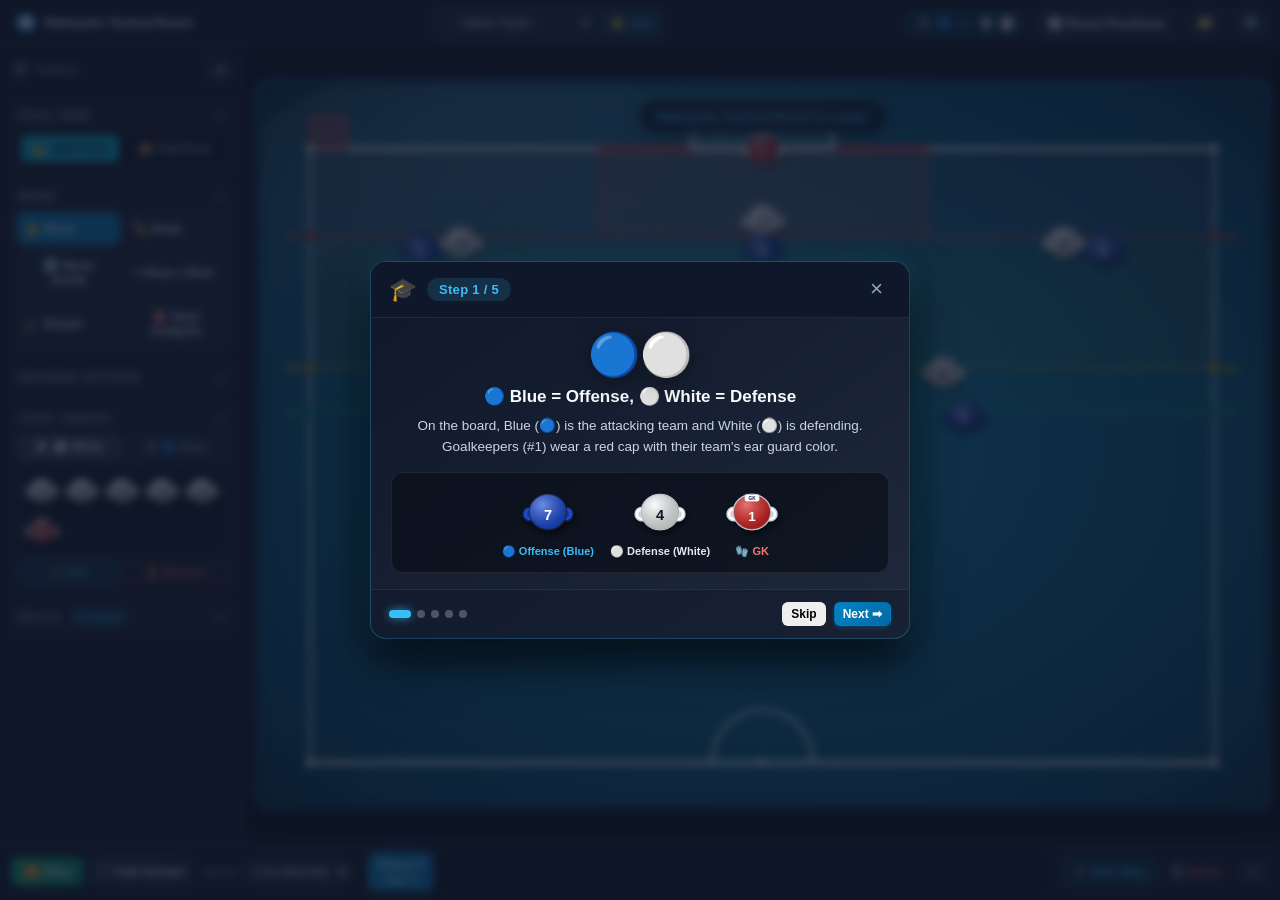
==== index.html @ 0e318da3 "Add iOS build workflow and application files" ====
<!DOCTYPE html>
<html lang="el">
<head>
  <meta charset="UTF-8">
  <meta name="viewport" content="width=device-width, initial-scale=1.0, maximum-scale=1.0, user-scalable=no, viewport-fit=cover">
  <title>Waterpolo Tactical Board</title>
  <link rel="stylesheet" href="style.css">
  <link rel="manifest" href="manifest.json">
  <meta name="theme-color" content="#090d16">
  <meta name="mobile-web-app-capable" content="yes">
  <meta name="apple-mobile-web-app-capable" content="yes">
  <meta name="apple-mobile-web-app-status-bar-style" content="black-translucent">
  <meta name="apple-mobile-web-app-title" content="Waterpolo Tactical Board">
  <link rel="apple-touch-icon" sizes="192x192" href="icon-192.png">
  <link rel="apple-touch-icon" sizes="512x512" href="icon-512.png">
</head>
<body>
  <div class="app-container">
    <!-- Header / Top Bar -->
    <header class="top-bar">
      <!-- Left Branding -->
      <div class="top-bar-left">
        <div class="logo-area" id="aboutTrigger" role="button" tabindex="0" title="Ρυθμίσεις & Πληροφορίες" data-i18n-title="btn_settings">
          <div class="logo-icon">
            <img src="icon-192.png" alt="Logo" class="logo-img" />
          </div>
          <div class="logo-title-group">
            <h1 data-i18n="app_title">Πινακάκι Τακτικής Πόλο</h1>
            <span class="sub-logo" data-i18n="app_subtitle">Waterpolo Tactical Board</span>
          </div>
        </div>
      </div>

      <!-- Quick Preset & Custom Tactics -->
      <div class="presets-bar">
        <label data-i18n="preset_label">Έτοιμα Συστήματα:</label>
        <select id="presetSelect">
          <option value="" data-i18n="preset_select_default">-- Επιλέξτε Τακτική --</option>
          <optgroup id="customTacticsGroup" label="⭐ Οι Τακτικές μου (Custom)" data-i18n-label="group_custom" style="display: none;">
          </optgroup>
          <optgroup label="Επίθεση" data-i18n-label="group_attack">
            <option value="attack-6on5-33" data-i18n="tactic_6on5_33">Παίκτης Παραπάνω (6on5 - 3:3)</option>
            <option value="attack-6on5-42" data-i18n="tactic_6on5_42">Παίκτης Παραπάνω (6on5 - 4:2)</option>
            <option value="attack-even-set" data-i18n="tactic_even_set">Ίσα (Επίθεση με Φουνταριστό)</option>
          </optgroup>
          <optgroup label="Άμυνα" data-i18n-label="group_defense">
            <option value="defense-zone-m" data-i18n="tactic_zone_m">Ζώνη M-Drop</option>
            <option value="defense-press" data-i18n="tactic_press">Πιεστική Άμυνα (Pressing)</option>
            <option value="defense-mandown" data-i18n="tactic_mandown">Παίκτης Λιγότερο (Άμυνα 5)</option>
          </optgroup>
          <optgroup label="Αντεπίθεση" data-i18n-label="group_counter">
            <option value="counter-1on0" data-i18n="tactic_counter_1on0">Αντεπίθεση (1-on-0)</option>
            <option value="counter-2on1" data-i18n="tactic_counter_2on1">Αντεπίθεση (2-on-1)</option>
            <option value="counter-3on2" data-i18n="tactic_counter_3on2">Αντεπίθεση (3-on-2)</option>
            <option value="counter-4on3" data-i18n="tactic_counter_4on3">Αντεπίθεση (4-on-3)</option>
            <option value="counter-5on4" data-i18n="tactic_counter_5on4">Αντεπίθεση (5-on-4)</option>
            <option value="counter-6on5" data-i18n="tactic_counter_6on5">Αντεπίθεση (6-on-5)</option>
          </optgroup>
        </select>
        <button id="addCustomPresetBtn" class="btn-preset-action" title="Αποθήκευση της τρέχουσας τακτικής στη λίστα (Dropdown)" data-i18n-title="tooltip_add_custom_preset">
          ⭐ <span data-i18n="btn_add_to_list">Προσθήκη</span>
        </button>
        <button id="deleteCustomPresetBtn" class="btn-preset-action btn-preset-del hidden" title="Διαγραφή επιλεγμένης custom τακτικής από τη λίστα" data-i18n-title="tooltip_delete_custom_preset">
          🗑️
        </button>
      </div>

      <!-- Top Actions -->
      <div class="top-actions">
        <!-- Quick Teams Pill -->
        <button id="quickTeamsBtn" class="btn btn-outline btn-quick-teams" title="Ομάδες & Χρώματα Σκουφακιών" data-i18n-title="settings_teams_title">
          <span id="topBarTeamsPill">⚔️ 🔵 vs 🛡️ ⚪</span>
        </button>

        <button id="resetPositionsBtn" class="btn btn-outline" data-i18n="btn_reset" data-i18n-title="tooltip_reset_positions" title="Επαναφορά Παικτών στις Αρχικές Θέσεις">
          🔄 Αρχικές Θέσεις
        </button>

        <!-- Tactic File Management Button (Opens Modal) -->
        <button id="fileMenuBtn" class="btn btn-outline btn-icon-only" title="Αρχείο / Τακτικές" data-i18n-title="btn_file_menu" aria-label="Αρχείο">
          📁<span id="cloudStatusBadge" class="cloud-status-dot" title="Cloud Sync"></span>
        </button>

        <button id="settingsBtn" class="btn btn-outline btn-icon-only" title="Settings / Ρυθμίσεις" data-i18n-title="btn_settings" aria-label="Settings">
          ⚙️
        </button>
      </div>
    </header>

    <!-- Main Workspace -->
    <div class="main-content">
      
      <!-- Left Toolbar: Tools, Drawing, Views -->
      <aside class="sidebar-left" id="sidebarLeft">
        <!-- Sidebar Header -->
        <div class="sidebar-header-bar">
          <div class="sidebar-title-badge">
            <span class="badge-icon">🛠️</span>
            <span data-i18n="sidebar_tools_title">Εργαλεία</span>
          </div>
          <button id="closeSidebarBtn" class="btn-sidebar-close" title="Απόκρυψη Μενού" data-i18n-title="sidebar_close" aria-label="Close Sidebar">
            <span class="close-arrow">◀</span>
          </button>
        </div>

        <!-- View Toggle -->
        <div class="tool-section collapsible" id="secView">
          <div class="tool-section-header" role="button" tabindex="0">
            <h3 data-i18n="sec_view">Όψη Γηπέδου</h3>
            <span class="section-arrow">▼</span>
          </div>
          <div class="tool-section-body">
            <div class="btn-group-toggle">
              <button id="viewHalfBtn" class="btn-toggle active" data-view="half" data-i18n="view_half">
                <span class="icon">📐</span> Μισό Γήπεδο
              </button>
              <button id="viewFullBtn" class="btn-toggle" data-view="full" data-i18n="view_full">
                <span class="icon">🏟️</span> Ολόκληρο
              </button>
            </div>
          </div>
        </div>

        <!-- Mode Selection: Move Players vs Draw -->
        <div class="tool-section collapsible" id="secMode">
          <div class="tool-section-header" role="button" tabindex="0">
            <h3 data-i18n="sec_mode">Λειτουργία</h3>
            <span class="section-arrow">▼</span>
          </div>
          <div class="tool-section-body">
            <div class="mode-buttons">
              <button id="modeSelectBtn" class="mode-btn active" data-mode="select" data-i18n="mode_select">
                <span class="icon">✋</span> Μετακίνηση
              </button>
              <button id="modeDrawBtn" class="mode-btn" data-mode="draw" data-i18n="mode_draw">
                <span class="icon">✏️</span> Σχεδίαση
              </button>
              <button id="modeArrowBtn" class="mode-btn" data-mode="arrow" data-i18n="mode_arrow">
                <span class="icon">↗️</span> Κίνηση
              </button>
              <button id="modePassBtn" class="mode-btn" data-mode="pass" data-i18n="mode_pass">
                <span class="icon">⇢</span> Πάσα
              </button>
              <button id="modeEraserBtn" class="mode-btn" data-mode="eraser" data-i18n="mode_eraser">
                <span class="icon">🧹</span> Σβήστρα
              </button>
              <button id="modeAngleBtn" class="mode-btn" data-mode="angle" data-i18n="mode_angle">
                <span class="icon">🎯</span> Ανάλυση Σουτ
              </button>
            </div>
          </div>
        </div>

        <!-- Drawing Options -->
        <div class="tool-section collapsible drawing-options-panel collapsed" id="drawingOptions">
          <div class="tool-section-header" role="button" tabindex="0">
            <h3 data-i18n="sec_drawing">Επιλογές Σχεδίασης</h3>
            <span class="section-arrow">▼</span>
          </div>
          <div class="tool-section-body">
            <div class="color-palette">
              <button class="color-swatch active" style="background: #ffffff;" data-color="#ffffff" title="White"></button>
              <button class="color-swatch" style="background: #ffe600;" data-color="#ffe600" title="Yellow"></button>
              <button class="color-swatch" style="background: #ff3333;" data-color="#ff3333" title="Red"></button>
              <button class="color-swatch" style="background: #00e5ff;" data-color="#00e5ff" title="Cyan"></button>
              <button class="color-swatch" style="background: #000000;" data-color="#000000" title="Black"></button>
              <button class="color-swatch" style="background: #39ff14;" data-color="#39ff14" title="Neon Green"></button>
            </div>

            <div class="stroke-size-wrapper">
              <label><span data-i18n="label_stroke">Πάχος:</span> <span id="strokeSizeVal">4px</span></label>
              <input type="range" id="strokeSize" min="2" max="12" value="4">
            </div>

            <div class="draw-actions">
              <button id="undoDrawBtn" class="btn btn-sm btn-outline" data-i18n="btn_undo">↩️ Αναίρεση</button>
              <button id="clearDrawBtn" class="btn btn-sm btn-danger" data-i18n="btn_clear_draw">🗑️ Καθαρισμός Σχεδίων</button>
            </div>
          </div>
        </div>

        <!-- Roster Tray: Cap Management -->
        <div class="tool-section collapsible roster-section" id="secRoster">
          <div class="tool-section-header" role="button" tabindex="0">
            <h3 data-i18n="sec_roster">Σκουφάκια / Πάγκος</h3>
            <span class="section-arrow">▼</span>
          </div>
          <div class="tool-section-body">
            <div class="roster-tabs">
              <button id="tabTeamWhite" class="roster-tab active" data-i18n="tab_white">⚪ Λευκά</button>
              <button id="tabTeamBlue" class="roster-tab" data-i18n="tab_blue">🔵 Μπλε</button>
            </div>

            <div class="caps-tray" id="capsTray">
              <!-- Populated dynamically: reserve caps that are off the pool -->
            </div>
            <div class="caps-tray-actions">
              <button id="addCapBtn" class="btn btn-xs btn-outline-primary" data-i18n="btn_add_cap" title="Είσοδος επιλεγμένου σκουφιού στην πισίνα" data-i18n-title="tooltip_add_cap">➕ Add</button>
              <button id="removeCapBtn" class="btn btn-xs btn-outline-danger" data-i18n="btn_remove_cap" title="Έξοδος επιλεγμένου σκουφιού στον πάγκο" data-i18n-title="tooltip_remove_cap">🚪 Remove</button>
            </div>
          </div>
        </div>

        <!-- Balls Management Section -->
        <div class="tool-section collapsible balls-section collapsed" id="secBalls">
          <div class="tool-section-header" role="button" tabindex="0">
            <div class="balls-section-header-title">
              <h3 data-i18n="sec_balls">Μπάλες</h3>
              <span id="ballsCountBadge" class="balls-count-badge">1 στο νερό</span>
            </div>
            <span class="section-arrow">▼</span>
          </div>
          <div class="tool-section-body">
            <div class="balls-palette-row">
              <button class="btn-ball-toggle active" data-ball-color="yellow" title="Κίτρινη Μπάλα" data-i18n-title="ball_yellow">
                <span class="ball-swatch-emoji">🟡</span>
                <span class="ball-swatch-name" data-i18n="ball_yellow">Κίτρινη</span>
              </button>
              <button class="btn-ball-toggle" data-ball-color="orange" title="Πορτοκαλί Μπάλα" data-i18n-title="ball_orange">
                <span class="ball-swatch-emoji">🟠</span>
                <span class="ball-swatch-name" data-i18n="ball_orange">Πορτοκαλί</span>
              </button>
              <button class="btn-ball-toggle" data-ball-color="green" title="Πράσινη Μπάλα" data-i18n-title="ball_green">
                <span class="ball-swatch-emoji">🟢</span>
                <span class="ball-swatch-name" data-i18n="ball_green">Πράσινη</span>
              </button>
              <button class="btn-ball-toggle" data-ball-color="blue" title="Μπλε Μπάλα" data-i18n-title="ball_blue">
                <span class="ball-swatch-emoji">🔵</span>
                <span class="ball-swatch-name" data-i18n="ball_blue">Μπλε</span>
              </button>
              <button class="btn-ball-toggle" data-ball-color="pink" title="Ροζ Μπάλα" data-i18n-title="ball_pink">
                <span class="ball-swatch-emoji">🟣</span>
                <span class="ball-swatch-name" data-i18n="ball_pink">Ροζ</span>
              </button>
            </div>
          </div>
        </div>
      </aside>

      <!-- Center: Tactical Pool Board & Animation Timeline -->
      <main class="board-area">
        
        <!-- Floating Toggle Tab to reopen sidebar when collapsed -->
        <button id="floatingOpenSidebarBtn" class="floating-sidebar-tab" title="Εμφάνιση Μενού" data-i18n-title="sidebar_open" aria-label="Open Sidebar">
          <span class="floating-arrow">▶</span>
          <span class="floating-label" data-i18n="sidebar_tools_title">Εργαλεία</span>
        </button>

        <!-- Floating Toggle Tab to reopen bottom animation bar when collapsed -->
        <button id="floatingOpenBottomBtn" class="floating-bottom-tab" title="Εμφάνιση Μπάρας Κίνησης" data-i18n-title="bottom_bar_open" aria-label="Open Bottom Bar">
          <span class="floating-arrow">▲</span>
          <span class="floating-label" data-i18n="bottom_bar_title">Φάσεις / Κίνηση</span>
        </button>

        <!-- Interactive Pool Container -->
        <div class="pool-wrapper" id="poolWrapper">
          <div class="pool-board" id="poolBoard">
            <!-- Pool SVG Pitch (Background + lines) -->
            <svg id="poolPitchSvg" class="pool-pitch" viewBox="0 0 1000 700" preserveAspectRatio="none">
              <!-- Water defs & filters for realism -->
              <defs>
                <!-- Realistic Water Gradient (Deep Blue) -->
                <radialGradient id="waterGlow" cx="50%" cy="50%" r="70%">
                  <stop offset="0%" stop-color="#1496bb" />
                  <stop offset="45%" stop-color="#0a698c" />
                  <stop offset="85%" stop-color="#064866" />
                  <stop offset="100%" stop-color="#043247" />
                </radialGradient>

                <!-- Olympic Turquoise / Aqua Water Gradient -->
                <radialGradient id="waterGlowAqua" cx="50%" cy="50%" r="70%">
                  <stop offset="0%" stop-color="#06b6d4" />
                  <stop offset="45%" stop-color="#0891b2" />
                  <stop offset="85%" stop-color="#0e7490" />
                  <stop offset="100%" stop-color="#164e63" />
                </radialGradient>

                <!-- Pool Tile Grid Pattern -->
                <pattern id="poolTiles" width="25" height="25" patternUnits="userSpaceOnUse">
                  <path d="M 25 0 L 0 0 0 25" fill="none" stroke="rgba(255,255,255,0.04)" stroke-width="1"/>
                </pattern>

                <!-- Water Caustic shimmer overlay -->
                <radialGradient id="caustic" cx="30%" cy="20%" r="50%">
                  <stop offset="0%" stop-color="rgba(255,255,255,0.15)" />
                  <stop offset="100%" stop-color="rgba(255,255,255,0)" />
                </radialGradient>

                <!-- Cap drop shadow -->
                <filter id="capShadow" x="-20%" y="-20%" width="140%" height="140%">
                  <feDropShadow dx="2" dy="4" stdDeviation="3" flood-color="#000" flood-opacity="0.5"/>
                </filter>
                <filter id="ballShadow" x="-30%" y="-30%" width="160%" height="160%">
                  <feDropShadow dx="1" dy="3" stdDeviation="2.5" flood-color="#000" flood-opacity="0.6"/>
                </filter>
              </defs>

              <!-- Dynamic Field SVG will be rendered by JS based on View (Half vs Full) -->
              <g id="svgPitchContent"></g>
            </svg>

            <!-- Shooting Angle & Blocks SVG Overlay Layer -->
            <svg id="shootingAngleSvg" class="shooting-angle-layer" viewBox="0 0 1000 680" preserveAspectRatio="none"></svg>

            <!-- Drawing Canvas Layer -->
            <canvas id="drawingCanvas" class="drawing-layer"></canvas>

            <!-- Dynamic Tokens Layer (Players & Ball) -->
            <div id="tokensLayer" class="tokens-layer"></div>

            <!-- Floating Shooting Analysis HUD Widget -->
            <div id="shootingAnalysisHud" class="shooting-analysis-hud hidden">
              <div class="angle-hud-header">
                <div class="angle-hud-title">
                  <span class="angle-hud-badge">🎯</span>
                  <span data-i18n="angle_hud_title">Ανάλυση Σουτ & Μπλοκ</span>
                </div>
                <button type="button" id="closeAngleHudBtn" class="angle-hud-close" title="Κλείσιμο" data-i18n-title="bottom_bar_close">&times;</button>
              </div>
              <div class="angle-hud-stats">
                <div class="angle-stat-item">
                  <span class="angle-stat-label" data-i18n="angle_shooter">Σουτέρ:</span>
                  <strong id="angleShooterName" class="angle-stat-val angle-val-shooter">#7 Μπλε</strong>
                </div>
                <div class="angle-stat-item">
                  <span class="angle-stat-label" data-i18n="angle_blocker">Μπλοκ:</span>
                  <strong id="angleBlockerName" class="angle-stat-val angle-val-covered">#4 Λευκό</strong>
                </div>
                <div class="angle-stat-item">
                  <span class="angle-stat-label" data-i18n="angle_dist">Απόσταση:</span>
                  <strong id="angleDistanceVal" class="angle-stat-val">6.4m</strong>
                </div>
                <div class="angle-stat-item">
                  <span class="angle-stat-label" data-i18n="angle_open">Ελεύθερη:</span>
                  <strong id="angleOpenVal" class="angle-stat-val angle-val-open">65%</strong>
                </div>
              </div>
              <div id="angleRuleBadge" class="angle-rule-badge">
                ✅ Επιτρέπεται Άμεσο Σουτ (>6μ)
              </div>
            </div>

            <!-- Toast / Notification overlay -->
            <div id="boardToast" class="board-toast"></div>

            <!-- Floating Exit Full Screen button (shown in Full Screen Mode) -->
            <button id="exitFullscreenOverlayBtn" class="btn-exit-fullscreen-floating hidden" title="Έξοδος από Πλήρη Οθόνη (Esc)" data-i18n-title="btn_exit_fullscreen">
              <span>🗗</span> <span data-i18n="btn_exit_fullscreen">Έξοδος Full Screen</span>
            </button>
          </div>
        </div>

      </main>

    </div>

    <!-- Bottom: Animation Timeline & Controls (Full screen width) -->
    <section class="animation-bar">
      <div class="anim-playback-controls">
        <button id="playBtn" class="btn-anim" title="Αναπαραγωγή" data-i18n-title="play_btn">
          <span id="playIcon">▶️</span> <span id="playText">Play</span>
        </button>
        <button id="fullscreenBtn" class="btn-anim-sm btn-fullscreen-toggle" title="Πλήρης Οθόνη (Full Screen)" data-i18n-title="btn_fullscreen">
          <span id="fullscreenIcon">⛶</span> <span id="fullscreenText" data-i18n="btn_fullscreen">Full Screen</span>
        </button>
        
        <div class="anim-speed">
          <label data-i18n="label_speed">Ταχύτητα:</label>
          <select id="animSpeedSelect">
            <option value="0.5" data-i18n="speed_slow">0.5x (Αργό)</option>
            <option value="1" selected data-i18n="speed_normal">1.0x (Κανονικό)</option>
            <option value="1.5" data-i18n="speed_fast">1.5x (Γρήγορο)</option>
            <option value="2">2.0x</option>
          </select>
        </div>
      </div>

      <!-- Frames Timeline (Scrollable for unlimited phases) -->
      <div class="timeline-container" id="timelineContainer">
        <div class="timeline-frames" id="timelineFrames">
          <!-- Frame items will be rendered here -->
        </div>
      </div>

      <!-- Frame Actions (Always fixed & visible, never pushed off-screen!) -->
      <div class="frame-actions">
        <button id="addFrameBtn" class="btn-add-frame" data-i18n="btn_add_frame">
          ➕ Νέα Φάση
        </button>
        <button id="deleteFrameBtn" class="btn btn-xs btn-outline-danger" data-i18n="btn_delete">
          🗑️ Διαγραφή
        </button>
        <button id="closeBottomBarBtn" class="btn btn-xs btn-outline btn-bottom-close" title="Απόκρυψη Μπάρας Κίνησης" data-i18n-title="bottom_bar_close" aria-label="Close Bottom Bar">
          <span class="close-arrow">▼</span>
        </button>
      </div>
    </section>
  </div>

  <!-- File & Tactics Management Modal -->
  <div id="fileModal" class="modal-overlay hidden" role="dialog" aria-modal="true">
    <div class="modal-card file-modal-card">
      <div class="modal-header">
        <div class="modal-header-title">
          <span class="modal-emoji">📁</span>
          <h2 data-i18n="file_modal_title">Διαχείριση Τακτικής</h2>
        </div>
        <button id="closeFileModalBtn" class="modal-close-btn" aria-label="Close">&times;</button>
      </div>
      <div class="modal-body file-modal-body">
        <!-- Cloud Backup & Sync Section -->
        <div class="cloud-sync-card" id="cloudSyncCard">
          <div class="cloud-sync-guest" id="cloudSyncGuest">
            <div class="cloud-sync-info">
              <span class="cloud-icon">☁️</span>
              <div class="cloud-text">
                <strong data-i18n="cloud_backup_title">Cloud Backup & Συγχρονισμός</strong>
                <small data-i18n="cloud_backup_sub">Συνδεθείτε για αυτόματο backup των τακτικών σας</small>
              </div>
            </div>
            <div class="cloud-auth-form">
              <input type="email" id="cloudEmailInput" class="cloud-input" placeholder="Email (π.χ. coach@waterpolo.gr)" data-i18n-placeholder="cloud_email_placeholder" autocomplete="email" />
              <input type="password" id="cloudPasswordInput" class="cloud-input" placeholder="Κωδικός (τουλάχιστον 6 χαρακτήρες)" data-i18n-placeholder="cloud_password_placeholder" autocomplete="current-password" />
              <div class="cloud-form-actions">
                <button type="button" id="cloudSignInBtn" class="btn-cloud-primary">
                  🔑 <span data-i18n="btn_login">Σύνδεση</span>
                </button>
                <button type="button" id="cloudSignUpBtn" class="btn-cloud-secondary">
                  ✨ <span data-i18n="btn_signup">Εγγραφή</span>
                </button>
              </div>
              <button type="button" id="cloudForgotPassBtn" class="btn-cloud-forgot">
                <span data-i18n="btn_forgot_password">Ξεχάσατε τον κωδικό;</span>
              </button>
            </div>
          </div>
          <div class="cloud-sync-user hidden" id="cloudSyncUser">
            <div class="cloud-user-details">
              <div class="cloud-user-icon">👤</div>
              <div class="cloud-user-text">
                <strong id="cloudUserName">Προπονητής</strong>
                <small id="cloudUserEmail" class="cloud-user-email"></small>
                <div class="cloud-status-row">
                  <span class="cloud-badge">🟢 <span data-i18n="cloud_active">Cloud Ενεργό</span></span>
                  <span id="cloudSyncStatusText" class="cloud-sync-status-text" data-i18n="cloud_all_synced">Όλες οι τακτικές συγχρονίστηκαν</span>
                </div>
              </div>
            </div>
            <div class="cloud-user-actions">
              <button id="cloudManualSyncBtn" class="btn-sync-action" type="button" title="Συγχρονισμός τώρα" data-i18n-title="btn_sync_now">
                🔄 <span data-i18n="btn_sync_now">Συγχρονισμός</span>
              </button>
              <button id="googleSignOutBtn" class="btn-signout-action" type="button" title="Αποσύνδεση" data-i18n-title="btn_signout">
                <span data-i18n="btn_signout">Έξοδος</span>
              </button>
            </div>
          </div>
        </div>

        <div class="modal-section-divider"></div>

        <button id="saveTacticBtn" class="modal-action-card">
          <span class="modal-action-icon">💾</span>
          <div class="modal-action-info">
            <strong data-i18n="btn_save">Αποθήκευση Τακτικής</strong>
            <small data-i18n="sub_save_tactic">Αποθήκευση στη συσκευή (.json)</small>
          </div>
        </button>
        <button id="loadTacticBtn" class="modal-action-card">
          <span class="modal-action-icon">📂</span>
          <div class="modal-action-info">
            <strong data-i18n="btn_load">Φόρτωση Τακτικής</strong>
            <small data-i18n="sub_load_tactic">Άνοιγμα αρχείου τακτικής</small>
          </div>
        </button>
        <button id="shareTacticBtn" class="modal-action-card modal-action-card-highlight">
          <span class="modal-action-icon">📤</span>
          <div class="modal-action-info">
            <strong data-i18n="btn_share">Κοινοποίηση Τακτικής</strong>
            <small data-i18n="sub_share_tactic">Αποστολή σε Viber, WhatsApp, Gmail κ.α.</small>
          </div>
        </button>
      </div>
    </div>
  </div>

  <!-- Settings & About Modal -->
  <div id="settingsModal" class="modal-overlay hidden" role="dialog" aria-modal="true">
    <div class="modal-card settings-modal-card">
      <div class="modal-header">
        <div class="modal-header-title">
          <span class="modal-emoji">⚙️</span>
          <h2 data-i18n="settings_title">Ρυθμίσεις & Πληροφορίες</h2>
        </div>
        <button id="closeSettingsModalBtn" class="modal-close-btn" aria-label="Close">&times;</button>
      </div>
      <div class="modal-body settings-modal-body">
        
        <!-- SECTION 0: Language Selection -->
        <div class="settings-section">
          <div class="settings-section-title">
            <span data-i18n="settings_tab_lang">🌐 Γλώσσα Εφαρμογής</span>
          </div>
          <div class="settings-row">
            <div class="settings-row-label">
              <span data-i18n="settings_lang_label">Επιλογή Γλώσσας</span>
              <span class="settings-row-desc" data-i18n="settings_lang_desc">Γλώσσα προβολής για το μενού και τις ρυθμίσεις</span>
            </div>
            <div class="lang-selector-wrapper">
              <span class="lang-icon">🌐</span>
              <select id="langSelect" class="lang-select">
                <option value="en">🇬🇧 English</option>
                <option value="el">🇬🇷 Ελληνικά</option>
                <option value="hu">🇭🇺 Magyar</option>
                <option value="sr">🇷🇸 Srpski</option>
                <option value="me">🇲🇪 Crnogorski</option>
                <option value="de">🇩🇪 Deutsch</option>
                <option value="tr">🇹🇷 Türkçe</option>
                <option value="zh">🇨🇳 中文</option>
              </select>
            </div>
          </div>
        </div>

        <!-- SECTION: Teams & Cap Colors (Επίθεση & Άμυνα) -->
        <div class="settings-section">
          <div class="settings-section-title">
            <span data-i18n="settings_teams_title">🤽 Ομάδες & Χρώματα Σκουφακιών</span>
          </div>
          
          <!-- Attack Team Row -->
          <div class="settings-row">
            <div class="settings-row-label">
              <span data-i18n="settings_team_attack_label">⚔️ Ομάδα Επίθεσης</span>
              <span class="settings-row-desc" data-i18n="settings_team_attack_desc">Χρώμα σκουφακιού για τους επιθετικούς & σουτέρ</span>
            </div>
            <div class="team-color-picker-group">
              <div id="attackCapPreview" class="team-cap-mini-preview" title="Επίθεση"></div>
              <div class="team-color-swatches" id="attackColorSwatches">
                <button type="button" class="team-color-swatch swatch-white" data-color="white" title="Άσπρο" data-i18n-title="color_white"></button>
                <button type="button" class="team-color-swatch swatch-blue active" data-color="blue" title="Μπλε" data-i18n-title="color_blue"></button>
                <button type="button" class="team-color-swatch swatch-green" data-color="green" title="Πράσινο" data-i18n-title="color_green"></button>
                <button type="button" class="team-color-swatch swatch-red" data-color="red" title="Κόκκινο" data-i18n-title="color_red"></button>
                <button type="button" class="team-color-swatch swatch-yellow" data-color="yellow" title="Κίτρινο" data-i18n-title="color_yellow"></button>
                <button type="button" class="team-color-swatch swatch-black" data-color="black" title="Μαύρο" data-i18n-title="color_black"></button>
              </div>
            </div>
          </div>

          <!-- Defense Team Row -->
          <div class="settings-row">
            <div class="settings-row-label">
              <span data-i18n="settings_team_defense_label">🛡️ Ομάδα Άμυνας</span>
              <span class="settings-row-desc" data-i18n="settings_team_defense_desc">Χρώμα σκουφακιού για τους αμυντικούς & μπλοκ</span>
            </div>
            <div class="team-color-picker-group">
              <div id="defenseCapPreview" class="team-cap-mini-preview" title="Άμυνα"></div>
              <div class="team-color-swatches" id="defenseColorSwatches">
                <button type="button" class="team-color-swatch swatch-white active" data-color="white" title="Άσπρο" data-i18n-title="color_white"></button>
                <button type="button" class="team-color-swatch swatch-blue" data-color="blue" title="Μπλε" data-i18n-title="color_blue"></button>
                <button type="button" class="team-color-swatch swatch-green" data-color="green" title="Πράσινο" data-i18n-title="color_green"></button>
                <button type="button" class="team-color-swatch swatch-red" data-color="red" title="Κόκκινο" data-i18n-title="color_red"></button>
                <button type="button" class="team-color-swatch swatch-yellow" data-color="yellow" title="Κίτρινο" data-i18n-title="color_yellow"></button>
                <button type="button" class="team-color-swatch swatch-black" data-color="black" title="Μαύρο" data-i18n-title="color_black"></button>
              </div>
            </div>
          </div>

          <!-- Swap Roles Button -->
          <div class="settings-row">
            <div class="settings-row-label">
              <span data-i18n="settings_swap_teams_label">🔄 Αντιστροφή Ρόλων</span>
              <span class="settings-row-desc" data-i18n="settings_swap_teams_desc">Εναλλαγή επίθεσης και άμυνας με ένα πάτημα</span>
            </div>
            <button type="button" id="swapTeamsBtn" class="btn btn-outline btn-sm">
              <span>🔄</span> <span data-i18n="btn_swap_teams">Αντιστροφή</span>
            </button>
          </div>
        </div>

        <!-- SECTION 1: Theme & Display -->
        <div class="settings-section">
          <div class="settings-section-title">
            <span data-i18n="settings_tab_theme">🎨 Εμφάνιση & Θέμα</span>
          </div>
          
          <!-- Theme Dark / Light -->
          <div class="settings-row">
            <div class="settings-row-label">
              <span data-i18n="settings_theme_label">Λειτουργία Εμφάνισης</span>
              <span class="settings-row-desc" data-i18n="settings_theme_desc">Σκούρο (γήπεδο/νύχτα) ή Ανοιχτό (ήλιος)</span>
            </div>
            <div class="segmented-control">
              <button type="button" id="themeDarkBtn" class="segmented-btn active" data-theme="dark" data-i18n="settings_theme_dark">🌙 Σκούρο</button>
              <button type="button" id="themeLightBtn" class="segmented-btn" data-theme="light" data-i18n="settings_theme_light">☀️ Ανοιχτό</button>
            </div>
          </div>

          <!-- Cap & Ball Size -->
          <div class="settings-row">
            <div class="settings-row-label">
              <span data-i18n="settings_cap_size_label">Μέγεθος Παικτών</span>
              <span class="settings-row-desc" data-i18n="settings_cap_size_desc">Προσαρμογή μεγέθους για οθόνες αφής</span>
            </div>
            <div class="segmented-control">
              <button type="button" id="capSizeNormalBtn" class="segmented-btn active" data-size="normal" data-i18n="settings_size_normal">Κανονικό</button>
              <button type="button" id="capSizeLargeBtn" class="segmented-btn" data-size="large" data-i18n="settings_size_large">Μεγάλο (+20%)</button>
            </div>
          </div>

          <!-- Water Tint -->
          <div class="settings-row">
            <div class="settings-row-label">
              <span data-i18n="settings_water_label">Απόχρωση Νερού</span>
              <span class="settings-row-desc" data-i18n="settings_water_desc">Επιλογή χρώματος πισίνας</span>
            </div>
            <div class="segmented-control">
              <button type="button" id="waterDeepBtn" class="segmented-btn active" data-water="deep" data-i18n="settings_water_deep">🌊 Βαθύ Μπλε</button>
              <button type="button" id="waterAquaBtn" class="segmented-btn" data-water="aqua" data-i18n="settings_water_aqua">💎 Τυρκουάζ</button>
            </div>
          </div>
        </div>

        <!-- SECTION 2: Pitch Markings & Rules -->
        <div class="settings-section">
          <div class="settings-section-title">
            <span data-i18n="settings_tab_pitch">📐 Σημάνσεις & Κανονισμοί</span>
          </div>

          <!-- 2m Offside Area Toggle -->
          <div class="settings-row">
            <div class="settings-row-label">
              <span data-i18n="settings_show_2m_box">2m Offside Area (Goal Area)</span>
              <span class="settings-row-desc" data-i18n="settings_2m_box_desc">Ορθογώνια περιοχή οφσάιντ 2 μέτρων</span>
            </div>
            <label class="switch">
              <input type="checkbox" id="toggle2mBox" checked>
              <span class="switch-slider"></span>
            </label>
          </div>

          <!-- 5m & 6m Lines Toggle -->
          <div class="settings-row">
            <div class="settings-row-label">
              <span data-i18n="settings_show_5m6m">Γραμμές 5μ & 6μ (Πέναλτι/Σουτ)</span>
              <span class="settings-row-desc" data-i18n="settings_5m6m_desc">Κίτρινη (5μ) & Πράσινη (6μ) γραμμή</span>
            </div>
            <label class="switch">
              <input type="checkbox" id="toggle5m6m" checked>
              <span class="switch-slider"></span>
            </label>
          </div>
        </div>

        <!-- SECTION 3: Audio & Haptics -->
        <div class="settings-section">
          <div class="settings-section-title">
            <span data-i18n="settings_tab_audio">🔔 Ήχοι & Ανάδραση</span>
          </div>

          <!-- Whistle Sound -->
          <div class="settings-row">
            <div class="settings-row-label">
              <span data-i18n="settings_whistle">Σφυρίχτρα Διαιτητή στο Play</span>
              <span class="settings-row-desc" data-i18n="settings_whistle_desc">Ήχος σφυρίχτρας κατά την έναρξη της φάσης</span>
            </div>
            <label class="switch">
              <input type="checkbox" id="toggleWhistle" checked>
              <span class="switch-slider"></span>
            </label>
          </div>

          <!-- Haptics -->
          <div class="settings-row">
            <div class="settings-row-label">
              <span data-i18n="settings_haptics">Δόνηση Αφής (Touch Screens)</span>
              <span class="settings-row-desc" data-i18n="settings_haptics_desc">Ελαφριά δόνηση σε κινητά & tablets</span>
            </div>
            <label class="switch">
              <input type="checkbox" id="toggleHaptics" checked>
              <span class="switch-slider"></span>
            </label>
          </div>
        </div>

        <!-- SECTION 4: Interactive Guide & Tutorial -->
        <div class="settings-section">
          <div class="settings-section-title">
            <span data-i18n="settings_tab_help">🎓 Βοήθεια & Οδηγός</span>
          </div>
          <div class="settings-row">
            <div class="settings-row-label">
              <span data-i18n="settings_tutorial_label">Οδηγός Χρήσης (Tutorial)</span>
              <span class="settings-row-desc" data-i18n="settings_tutorial_desc">Επανάληψη του διαδραστικού οδηγού 5 βημάτων</span>
            </div>
            <button type="button" id="replayTutorialBtn" class="btn btn-primary btn-sm">
              <span class="btn-icon">🎓</span> <span data-i18n="btn_replay_tutorial">Προβολή Οδηγού</span>
            </button>
          </div>
        </div>

        <!-- SECTION 5: About & Creator -->
        <div class="settings-section">
          <div class="settings-section-title">
            <span data-i18n="settings_tab_about">ℹ️ Σχετικά με την Εφαρμογή</span>
          </div>
          <div class="about-hero">
            <div class="about-app-title">Waterpolo Tactical Board</div>
            <div class="about-version-chip">
              <span class="chip-label" data-i18n="about_version_label">Έκδοση</span>: <strong>v1.0.2 (Release)</strong>
            </div>
          </div>
          <div class="about-contact-card" style="margin-top: 10px;">
            <div class="contact-avatar">✉️</div>
            <div class="contact-info">
              <span class="contact-title" data-i18n="about_contact_label">Επικοινωνία & Υποστήριξη</span>
              <a href="mailto:georgekoutoufas@outlook.com" class="contact-email">georgekoutoufas@outlook.com</a>
            </div>
          </div>
          <p class="about-desc-text" data-i18n="about_desc" style="margin-top: 8px;">
            Επαγγελματικό τακτικό πινακάκι υδατοσφαίρισης για προπονητές και παίκτες. Σχεδιασμός συστημάτων, κινούμενες φάσεις, αποθήκευση τακτικών και λειτουργία σε Windows, Android, macOS και iOS.
          </p>
          <div class="about-tech-list" style="margin-top: 8px;">
            <div class="tech-item">📱 <strong>Android APK:</strong> WaterPoloBoard-v1.0.2.apk</div>
            <div class="tech-item">💻 <strong>Windows App:</strong> WaterPoloBoard-v1.0.2.exe</div>
            <div class="tech-item">🍎 <strong>macOS & iOS:</strong> WaterPoloBoard-v1.0.2 (.app / .ipa)</div>
          </div>
        </div>

      </div>
      <div class="modal-footer">
        <button id="okSettingsModalBtn" class="btn btn-primary" style="min-width: 110px;">OK</button>
      </div>
    </div>
  </div>

  <!-- Interactive Onboarding & Tutorial Modal -->
  <div id="tutorialModal" class="modal-overlay hidden" role="dialog" aria-modal="true">
    <div class="modal-card tutorial-modal-card">
      <div class="modal-header tutorial-card-header">
        <div class="modal-header-title">
          <span class="modal-emoji">🎓</span>
          <span class="tutorial-step-indicator" id="tutorialStepIndicator">Βήμα 1 / 5</span>
        </div>
        <button id="closeTutorialBtn" class="modal-close-btn" aria-label="Close">&times;</button>
      </div>

      <div class="tutorial-card-body">
        <div class="tutorial-hero-icon" id="tutorialHeroIcon">🤽‍♂️</div>
        <h3 class="tutorial-step-title" id="tutorialStepTitle"></h3>
        <p class="tutorial-step-desc" id="tutorialStepDesc"></p>
        <div class="tutorial-visual-card" id="tutorialVisualCard"></div>
      </div>

      <div class="tutorial-card-footer">
        <div class="tutorial-dots" id="tutorialDots">
          <span class="tutorial-dot active"></span>
          <span class="tutorial-dot"></span>
          <span class="tutorial-dot"></span>
          <span class="tutorial-dot"></span>
          <span class="tutorial-dot"></span>
        </div>
        <div class="tutorial-actions">
          <button type="button" id="tutorialPrevBtn" class="btn btn-secondary btn-sm" style="display: none;">⬅ Προηγούμενο</button>
          <button type="button" id="tutorialSkipBtn" class="btn btn-ghost btn-sm">Παράλειψη</button>
          <button type="button" id="tutorialNextBtn" class="btn btn-primary btn-sm">Επόμενο ➡</button>
        </div>
      </div>
    </div>
  </div>

  <!-- iOS Home Screen App Install Guide Modal (Auto-shown on iPhone/iPad Safari when not yet installed) -->
  <div id="iosInstallModal" class="modal-overlay hidden" role="dialog" aria-modal="true">
    <div class="modal-card">
      <div class="modal-header">
        <div class="modal-header-title">
          <span class="modal-emoji">📲</span>
          <h2 data-i18n="ios_modal_title">Εγκατάσταση σε iPhone / iPad</h2>
        </div>
        <button id="closeIosModalBtn" class="modal-close-btn" aria-label="Close">&times;</button>
      </div>
      <div class="modal-body">
        <p class="about-desc-text" data-i18n="ios_modal_subtitle" style="color: #e2e8f0; font-size: 0.9rem;">
          Για να εγκαταστήσετε το <strong>Πινακάκι Τακτικής Πόλο</strong> ως αυτόνομη εφαρμογή σε Πλήρη Οθόνη (και Offline) στη συσκευή σας Apple:
        </p>
        <div class="about-tech-list" style="gap: 10px; font-size: 0.85rem; color: #f8fafc;">
          <div class="tech-item" data-i18n="ios_step1">1️⃣ Πατήστε το κουμπί <strong>Κοινοποίηση (Share ⬆️)</strong> στη μπάρα του Safari.</div>
          <div class="tech-item" data-i18n="ios_step2">2️⃣ Σύρετε προς τα κάτω και πατήστε <strong>«Προσθήκη στην Οθόνη Αφετηρίας» (Add to Home Screen ➕)</strong>.</div>
          <div class="tech-item" data-i18n="ios_step3">3️⃣ Πατήστε <strong>«Προσθήκη» (Add)</strong> πάνω δεξιά και ανοίξτε την εφαρμογή από το νέο εικονίδιο στην οθόνη σας!</div>
        </div>
      </div>
      <div class="modal-footer">
        <button id="okIosModalBtn" class="btn btn-primary" style="min-width: 130px;" data-i18n="ios_btn_ok">Κατάλαβα</button>
      </div>
    </div>
  </div>

  <!-- Portrait Orientation Blocker (Displays when phone is held vertically) -->
  <div id="portraitBlocker" class="portrait-blocker" role="alert" aria-live="assertive">
    <div class="portrait-blocker-content">
      <div class="rotate-phone-icon">
        <svg viewBox="0 0 80 80" width="68" height="68" fill="none" stroke="currentColor">
          <rect x="22" y="10" width="36" height="60" rx="7" stroke="#06b6d4" stroke-width="3" fill="rgba(6, 182, 212, 0.12)" />
          <circle cx="40" cy="62" r="3" fill="#06b6d4" />
          <path d="M57 20 C66 26, 70 38, 62 53" stroke="#f59e0b" stroke-width="3" stroke-linecap="round" stroke-dasharray="4,4" />
          <polyline points="55,54 63,55 63,47" stroke="#f59e0b" stroke-width="3" stroke-linecap="round" stroke-linejoin="round" />
        </svg>
      </div>
      <h2 data-i18n="rotate_title">Γυρίστε τη συσκευή οριζόντια</h2>
      <p class="rotate-subtitle" data-i18n="rotate_desc">Το Τακτικό Πινακάκι λειτουργεί αποκλειστικά σε οριζόντια προβολή (Landscape).</p>
      <div class="rotate-ios-tip">
        <span class="tip-badge" data-i18n="rotate_tip_badge">💡 Συμβουλή:</span>
        <span data-i18n="rotate_hint">Αν δεν γυρίζει αυτόματα, βεβαιωθείτε ότι είναι ενεργοποιημένη η <strong>Αυτόματη Περιστροφή</strong> από τον πίνακα γρήγορων ρυθμίσεων της συσκευής σας.</span>
      </div>
    </div>
  </div>

  <!-- Hidden File Input for loading tactics (.json files) -->
  <input type="file" id="tacticFileInput" accept=".json,application/json" style="display: none;">

  <!-- Firebase SDK (Offline Local Bundle) -->
  <script src="firebase-app.js"></script>
  <script src="firebase-auth.js"></script>
  <script src="firebase-firestore.js"></script>
  <script src="firebase-sync.js"></script>

  <!-- Translations & App Scripts -->
  <script src="translations.js"></script>
  <script src="app.js"></script>
  <script>
    if ('serviceWorker' in navigator && location.protocol.startsWith('http')) {
      window.addEventListener('load', () => {
        navigator.serviceWorker.register('./sw.js').catch(err => console.log('SW registration:', err));
      });
    }
  </script>
</body>
</html>
---- style.css ----
/* ==========================================================================
   Tactical Water Polo Board - Stylesheet
   ========================================================================== */

:root {
  --bg-dark: #0f172a;
  --bg-card: #1e293b;
  --bg-hover: #334155;
  --border-color: #334155;
  --accent-cyan: #06b6d4;
  --accent-blue: #2563eb;
  --accent-gold: #f59e0b;
  --accent-red: #ef4444;
  --accent-green: #10b981;
  --text-main: #f8fafc;
  --text-muted: #94a3b8;
  --pool-border: #ffffff;
  --pool-red-line: #ef4444;
  --pool-yellow-line: #eab308;
  --pool-white-line: #ffffff;
}

body.light-theme, [data-theme="light"] {
  --bg-dark: #f8fafc;
  --bg-card: #ffffff;
  --bg-hover: #f1f5f9;
  --border-color: #cbd5e1;
  --accent-cyan: #0284c7;
  --accent-blue: #0284c7;
  --text-main: #0f172a;
  --text-muted: #64748b;
  --pool-border: #ffffff;
}

* {
  box-sizing: border-box;
  margin: 0;
  padding: 0;
  user-select: none;
  -webkit-user-select: none;
}

body {
  font-family: -apple-system, BlinkMacSystemFont, "Segoe UI", Roboto, "Helvetica Neue", Arial, sans-serif;
  background-color: var(--bg-dark);
  color: var(--text-main);
  height: 100vh;
  height: 100dvh;
  overflow: hidden;
  display: flex;
  flex-direction: column;
  padding-left: env(safe-area-inset-left, 0px);
  padding-right: env(safe-area-inset-right, 0px);
  padding-bottom: env(safe-area-inset-bottom, 0px);
}

/* Container */
.app-container {
  display: flex;
  flex-direction: column;
  height: 100%;
  width: 100%;
}

/* ==========================================================================
   Top Header Bar
   ========================================================================== */
.top-bar {
  display: flex;
  align-items: center;
  justify-content: space-between;
  background: #111827;
  padding: 6px 14px 6px 6px;
  border-bottom: 1px solid var(--border-color);
  gap: 8px;
  z-index: 20;
}

.top-bar-left {
  display: flex;
  align-items: center;
  gap: 6px;
  flex-shrink: 0;
}

/* Sidebar Toggle Button (in Top Bar) */
.btn-toggle-sidebar {
  display: inline-flex;
  align-items: center;
  justify-content: center;
  background: rgba(255, 255, 255, 0.05);
  border: 1px solid var(--border-color);
  color: var(--text-main);
  border-radius: 8px;
  width: 34px;
  height: 34px;
  min-width: 34px;
  cursor: pointer;
  transition: all 0.18s ease;
  font-size: 1.15rem;
  line-height: 1;
  padding: 0;
  flex-shrink: 0;
}

.btn-toggle-sidebar:hover {
  background: rgba(2, 132, 199, 0.2);
  border-color: #38bdf8;
  color: #38bdf8;
}

.btn-toggle-sidebar.active {
  background: rgba(2, 132, 199, 0.25);
  border-color: #0284c7;
  color: #38bdf8;
}

.logo-area {
  display: flex;
  align-items: center;
  gap: 6px;
  cursor: pointer;
  user-select: none;
  padding: 2px 4px;
  border-radius: 6px;
  transition: background 0.15s ease;
  flex-shrink: 0;
}

.logo-area:hover {
  background: rgba(255, 255, 255, 0.04);
}

.logo-icon {
  display: flex;
  align-items: center;
  justify-content: center;
  line-height: 1;
}

.logo-img {
  width: 24px;
  height: 24px;
  border-radius: 6px;
  object-fit: contain;
  display: block;
}

.logo-title-group {
  display: flex;
  flex-direction: column;
}

.logo-area h1 {
  font-size: 0.80rem;
  font-weight: 700;
  color: #ffffff;
  letter-spacing: -0.2px;
  line-height: 1.15;
  margin: 0;
  white-space: nowrap;
}

.sub-logo {
  font-size: 0.58rem;
  color: var(--accent-cyan);
  font-weight: 500;
  letter-spacing: 0.2px;
  line-height: 1.1;
  white-space: nowrap;
}

/* Presets Bar */
.presets-bar {
  display: flex;
  align-items: center;
  gap: 6px;
  background: rgba(255, 255, 255, 0.04);
  padding: 3px 8px;
  border-radius: 8px;
  border: 1px solid rgba(255, 255, 255, 0.08);
  flex-shrink: 0;
}

.presets-bar label {
  font-size: 0.75rem;
  color: var(--text-muted);
  font-weight: 500;
  white-space: nowrap;
}

.presets-bar select, .anim-speed select {
  background: #1e293b;
  color: #fff;
  border: 1px solid var(--border-color);
  padding: 4px 6px;
  border-radius: 6px;
  font-size: 0.76rem;
  outline: none;
  cursor: pointer;
  max-width: 155px;
}

.presets-bar select:focus {
  border-color: var(--accent-cyan);
}

.btn-preset-action {
  background: rgba(14, 165, 233, 0.14);
  border: 1px solid rgba(56, 189, 248, 0.4);
  color: #38bdf8;
  padding: 4px 8px;
  border-radius: 6px;
  font-size: 0.74rem;
  font-weight: 600;
  cursor: pointer;
  display: inline-flex;
  align-items: center;
  gap: 4px;
  white-space: nowrap;
  transition: all 0.15s ease;
}

.btn-preset-action:hover {
  background: rgba(14, 165, 233, 0.25);
  border-color: #38bdf8;
  color: #ffffff;
}

.btn-preset-del {
  background: rgba(239, 68, 68, 0.14);
  border-color: rgba(239, 68, 68, 0.4);
  color: #f87171;
  padding: 4px 6px;
}

.btn-preset-del:hover {
  background: rgba(239, 68, 68, 0.28);
  border-color: #ef4444;
  color: #ffffff;
}

.hidden {
  display: none !important;
}

/* Top Buttons */
.top-actions {
  display: flex;
  align-items: center;
  gap: 8px;
  position: relative;
}

/* File Actions Dropdown Menu */
.dropdown {
  position: relative;
  display: inline-flex;
}

.dropdown-menu {
  position: absolute;
  top: calc(100% + 6px);
  right: 0;
  min-width: 175px;
  background: #111827;
  border: 1px solid #374151;
  border-radius: 8px;
  box-shadow: 0 10px 25px rgba(0, 0, 0, 0.5), 0 0 0 1px rgba(255, 255, 255, 0.05);
  padding: 6px;
  z-index: 10000;
  display: flex;
  flex-direction: column;
  gap: 3px;
  backdrop-filter: blur(8px);
}

.dropdown-menu.hidden {
  display: none !important;
}

.dropdown-item {
  display: flex;
  align-items: center;
  gap: 10px;
  width: 100%;
  padding: 8px 12px;
  background: transparent;
  color: #f3f4f6;
  border: none;
  border-radius: 6px;
  font-size: 0.85rem;
  font-weight: 500;
  text-align: left;
  cursor: pointer;
  transition: all 0.15s ease;
  white-space: nowrap;
  box-sizing: border-box;
}

.dropdown-item:hover,
.dropdown-item:focus {
  background: rgba(14, 165, 233, 0.2);
  color: #38bdf8;
  outline: none;
}

.dropdown-item-icon {
  font-size: 1.05rem;
  width: 20px;
  display: inline-flex;
  justify-content: center;
  align-items: center;
}

body.light-theme .dropdown-menu {
  background: #ffffff;
  border-color: #e2e8f0;
  box-shadow: 0 10px 25px rgba(0, 0, 0, 0.15);
}

body.light-theme .dropdown-item {
  color: #1e293b;
}

body.light-theme .dropdown-item:hover,
body.light-theme .dropdown-item:focus {
  background: rgba(2, 132, 199, 0.12);
  color: #0284c7;
}

/* Language Selector */
.lang-selector-wrapper {
  display: flex;
  align-items: center;
  gap: 5px;
  background: rgba(255, 255, 255, 0.06);
  border: 1px solid var(--border-color);
  border-radius: 6px;
  padding: 3px 8px;
  transition: border-color 0.15s ease;
}

.lang-selector-wrapper:hover {
  border-color: var(--accent-cyan);
}

.lang-icon {
  font-size: 0.95rem;
}

.lang-select {
  background: transparent;
  color: #ffffff;
  border: none;
  font-size: 0.8rem;
  font-weight: 600;
  outline: none;
  cursor: pointer;
}

.lang-select option {
  background: #111827;
  color: #ffffff;
}

.btn {
  display: inline-flex;
  align-items: center;
  justify-content: center;
  gap: 6px;
  padding: 6px 12px;
  border-radius: 6px;
  font-size: 0.82rem;
  font-weight: 600;
  border: 1px solid transparent;
  cursor: pointer;
  transition: all 0.15s ease;
}

.btn-icon-only {
  font-size: 1.15rem;
  padding: 4px 9px;
  min-width: 36px;
  justify-content: center;
  line-height: 1;
}

.btn-primary {
  background: linear-gradient(135deg, #0284c7, #0369a1);
  color: #ffffff;
  box-shadow: 0 2px 4px rgba(2, 132, 199, 0.3);
}
.btn-primary:hover {
  background: linear-gradient(135deg, #0369a1, #075985);
}

.btn-secondary {
  background: var(--accent-cyan);
  color: #0f172a;
}
.btn-secondary:hover {
  background: #22d3ee;
}

.btn-outline {
  background: rgba(255, 255, 255, 0.05);
  border-color: var(--border-color);
  color: var(--text-main);
}
.btn-outline:hover {
  background: rgba(255, 255, 255, 0.12);
  border-color: #64748b;
}

.btn-outline-primary {
  background: rgba(2, 132, 199, 0.12);
  border: 1px solid rgba(56, 189, 248, 0.5);
  color: #38bdf8;
}
.btn-outline-primary:hover {
  background: rgba(2, 132, 199, 0.28);
  border-color: #38bdf8;
  color: #ffffff;
}

.btn-danger {
  background: rgba(239, 68, 68, 0.18);
  border-color: rgba(239, 68, 68, 0.4);
  color: #fca5a5;
}
.btn-danger:hover {
  background: rgba(239, 68, 68, 0.3);
}

.btn-outline-danger {
  background: transparent;
  border: 1px solid rgba(239, 68, 68, 0.5);
  color: #f87171;
}
.btn-outline-danger:hover {
  background: rgba(239, 68, 68, 0.15);
}

.btn-sm {
  padding: 4px 8px;
  font-size: 0.75rem;
}

.btn-xs {
  padding: 3px 6px;
  font-size: 0.72rem;
}

/* ==========================================================================
   Main Layout: Sidebar + Board
   ========================================================================== */
.main-content {
  display: flex;
  flex: 1;
  min-height: 0;
  overflow: hidden;
  position: relative;
}

/* Left Sidebar */
.sidebar-left {
  width: 245px;
  min-width: 245px;
  background: #111827;
  border-right: 1px solid var(--border-color);
  display: flex;
  flex-direction: column;
  gap: 7px;
  padding: 8px;
  overflow-y: auto;
  overflow-x: hidden;
  box-sizing: border-box;
  scrollbar-width: thin;
  scrollbar-color: rgba(255, 255, 255, 0.12) transparent;
  z-index: 10;
  transition: width 0.22s cubic-bezier(0.4, 0, 0.2, 1),
              min-width 0.22s cubic-bezier(0.4, 0, 0.2, 1),
              padding 0.22s ease,
              opacity 0.18s ease,
              border-color 0.22s ease;
}

/* Collapsed Sidebar State */
body.sidebar-collapsed .sidebar-left {
  width: 0 !important;
  min-width: 0 !important;
  max-width: 0 !important;
  padding-left: 0 !important;
  padding-right: 0 !important;
  border-right-width: 0 !important;
  border-right-color: transparent !important;
  opacity: 0 !important;
  pointer-events: none !important;
  visibility: hidden !important;
  overflow: hidden !important;
}

/* Sidebar Top Header with Close Button */
.sidebar-header-bar {
  display: flex;
  align-items: center;
  justify-content: space-between;
  padding: 2px 4px 6px 4px;
  border-bottom: 1px solid rgba(255, 255, 255, 0.08);
  margin-bottom: 2px;
  flex-shrink: 0;
}

.sidebar-title-badge {
  display: flex;
  align-items: center;
  gap: 6px;
  font-size: 0.72rem;
  font-weight: 700;
  text-transform: uppercase;
  letter-spacing: 0.6px;
  color: var(--text-muted);
}

.sidebar-title-badge .badge-icon {
  font-size: 0.85rem;
}

.btn-sidebar-close {
  background: rgba(255, 255, 255, 0.05);
  border: 1px solid rgba(255, 255, 255, 0.15);
  color: #94a3b8;
  border-radius: 6px;
  width: 28px;
  height: 26px;
  display: inline-flex;
  align-items: center;
  justify-content: center;
  cursor: pointer;
  font-size: 0.78rem;
  font-weight: bold;
  transition: all 0.18s ease;
  padding: 0;
  line-height: 1;
}

.btn-sidebar-close:hover {
  background: rgba(2, 132, 199, 0.25);
  color: #38bdf8;
  border-color: #38bdf8;
  transform: translateX(-1px);
}

/* Floating Sidebar Re-open Tab */
.floating-sidebar-tab {
  position: absolute;
  top: 14px;
  left: 0;
  z-index: 40;
  background: #111827;
  color: #38bdf8;
  border: 1px solid rgba(56, 189, 248, 0.35);
  border-left: none;
  border-radius: 0 8px 8px 0;
  padding: 8px 12px;
  cursor: pointer;
  display: none;
  align-items: center;
  gap: 6px;
  box-shadow: 2px 4px 14px rgba(0, 0, 0, 0.5);
  transition: all 0.18s ease;
  font-size: 0.82rem;
  font-weight: 600;
  user-select: none;
}

.floating-sidebar-tab:hover {
  background: #0284c7;
  color: #ffffff;
  border-color: #38bdf8;
  transform: translateX(3px);
  box-shadow: 2px 6px 18px rgba(2, 132, 199, 0.6);
}

body.sidebar-collapsed:not(.is-fullscreen-mode) .floating-sidebar-tab {
  display: inline-flex;
}

/* Floating Bottom Bar Re-open Tab */
.floating-bottom-tab {
  position: absolute;
  bottom: 0;
  left: 50%;
  transform: translateX(-50%);
  z-index: 40;
  background: #111827;
  color: #38bdf8;
  border: 1px solid rgba(56, 189, 248, 0.35);
  border-bottom: none;
  border-radius: 8px 8px 0 0;
  padding: 6px 14px;
  cursor: pointer;
  display: none;
  align-items: center;
  gap: 6px;
  box-shadow: 0 -3px 12px rgba(0, 0, 0, 0.5);
  transition: all 0.18s ease;
  font-size: 0.8rem;
  font-weight: 600;
  user-select: none;
}

.floating-bottom-tab:hover {
  background: #0284c7;
  color: #ffffff;
  border-color: #38bdf8;
  transform: translateX(-50%) translateY(-2px);
}

body.bottom-bar-collapsed:not(.is-fullscreen-mode) .floating-bottom-tab {
  display: inline-flex;
}

/* Collapsed Bottom Bar State */
body.bottom-bar-collapsed .animation-bar {
  height: 0 !important;
  min-height: 0 !important;
  max-height: 0 !important;
  padding: 0 !important;
  margin: 0 !important;
  border: none !important;
  overflow: hidden !important;
  visibility: hidden !important;
}

.btn-bottom-close {
  padding: 4px 8px;
  margin-left: 4px;
  color: #94a3b8;
  border-color: rgba(255, 255, 255, 0.15);
}

.btn-bottom-close:hover {
  background: rgba(239, 68, 68, 0.2);
  color: #f87171;
  border-color: rgba(239, 68, 68, 0.4);
}

/* File Management Modal Card */
.file-modal-card {
  max-width: 380px;
  width: 90%;
  background: #111827;
  border: 1px solid #374151;
  border-radius: 14px;
  box-shadow: 0 20px 40px rgba(0, 0, 0, 0.7);
}

.file-modal-body {
  display: flex;
  flex-direction: column;
  gap: 10px;
  padding: 16px;
}

.modal-action-card {
  display: flex;
  align-items: center;
  gap: 14px;
  padding: 12px 16px;
  background: rgba(255, 255, 255, 0.04);
  border: 1px solid #374151;
  border-radius: 10px;
  color: #f3f4f6;
  text-align: left;
  cursor: pointer;
  transition: all 0.18s ease;
  width: 100%;
  box-sizing: border-box;
}

.modal-action-card:hover,
.modal-action-card:focus {
  background: rgba(14, 165, 233, 0.15);
  border-color: #38bdf8;
  transform: translateY(-1px);
  outline: none;
}

.modal-action-card-highlight {
  background: rgba(14, 165, 233, 0.08);
  border-color: rgba(56, 189, 248, 0.4);
}

.modal-action-card-highlight:hover {
  background: rgba(14, 165, 233, 0.22);
}

.modal-action-icon {
  font-size: 1.5rem;
  min-width: 32px;
  display: flex;
  align-items: center;
  justify-content: center;
}

.modal-action-info {
  display: flex;
  flex-direction: column;
  gap: 2px;
}

.modal-action-info strong {
  font-size: 0.92rem;
  color: #ffffff;
}

.modal-action-info small {
  font-size: 0.75rem;
  color: #94a3b8;
}

body.light-theme .file-modal-card {
  background: #ffffff;
  border-color: #e2e8f0;
}

body.light-theme .modal-action-card {
  background: #f8fafc;
  border-color: #e2e8f0;
  color: #1e293b;
}

body.light-theme .modal-action-info strong {
  color: #0f172a;
}

body.light-theme .modal-action-info small {
  color: #64748b;
}

body.light-theme .modal-action-card:hover {
  background: rgba(2, 132, 199, 0.1);
  border-color: #0284c7;
}

body.light-theme .floating-bottom-tab {
  background: #ffffff;
  color: #0284c7;
  border-color: #cbd5e1;
  box-shadow: 0 -2px 10px rgba(0, 0, 0, 0.1);
}

.sidebar-left::-webkit-scrollbar {
  width: 4px;
}
.sidebar-left::-webkit-scrollbar-thumb {
  background: rgba(255, 255, 255, 0.15);
  border-radius: 4px;
}

.tool-section {
  background: rgba(255, 255, 255, 0.03);
  border: 1px solid rgba(255, 255, 255, 0.06);
  border-radius: 8px;
  padding: 7px 9px;
  transition: all 0.18s ease;
}

.tool-section h3 {
  font-size: 0.75rem;
  text-transform: uppercase;
  color: var(--text-muted);
  font-weight: 700;
  letter-spacing: 0.5px;
  margin-bottom: 0;
}

/* Collapsible Tool Sections (Accordion with Arrow) */
.tool-section.collapsible .tool-section-header {
  display: flex;
  align-items: center;
  justify-content: space-between;
  cursor: pointer;
  user-select: none;
  padding: 2px 0;
  border-radius: 4px;
  transition: color 0.15s ease;
}

.tool-section.collapsible .tool-section-header:hover h3 {
  color: var(--accent-cyan);
}

.tool-section.collapsible .section-arrow {
  font-size: 0.62rem;
  color: #94a3b8;
  transition: transform 0.22s cubic-bezier(0.4, 0, 0.2, 1);
  display: inline-block;
  margin-left: 6px;
}

.tool-section.collapsible.collapsed .section-arrow {
  transform: rotate(-90deg);
}

.tool-section.collapsible .tool-section-body {
  margin-top: 7px;
}

.tool-section.collapsible.collapsed .tool-section-body {
  display: none !important;
}

.balls-section-header-title {
  display: flex;
  align-items: center;
  gap: 8px;
}

/* View Switcher */
.btn-group-toggle {
  display: flex;
  gap: 6px;
  background: rgba(0, 0, 0, 0.25);
  padding: 3px;
  border-radius: 7px;
}

.btn-toggle {
  flex: 1;
  background: transparent;
  border: none;
  color: var(--text-muted);
  font-size: 0.78rem;
  font-weight: 600;
  padding: 6px 4px;
  border-radius: 5px;
  cursor: pointer;
  display: flex;
  align-items: center;
  justify-content: center;
  gap: 5px;
  transition: all 0.15s ease;
}

.btn-toggle:hover {
  color: #fff;
}

.btn-toggle.active {
  background: var(--accent-cyan);
  color: #0f172a;
  box-shadow: 0 1px 3px rgba(0, 0, 0, 0.3);
}

/* Mode Buttons (Select vs Draw vs Arrows) */
.mode-buttons {
  display: grid;
  grid-template-columns: repeat(2, 1fr);
  gap: 6px;
}

.mode-btn {
  background: #1e293b;
  border: 1px solid var(--border-color);
  color: var(--text-main);
  padding: 7px 6px;
  border-radius: 6px;
  font-size: 0.78rem;
  font-weight: 600;
  cursor: pointer;
  display: flex;
  align-items: center;
  gap: 6px;
  transition: all 0.15s ease;
}

.mode-btn:hover {
  background: var(--bg-hover);
}

.mode-btn.active {
  background: #0284c7;
  border-color: #38bdf8;
  color: #ffffff;
  box-shadow: 0 0 8px rgba(56, 189, 248, 0.35);
}

.mode-btn.disabled {
  opacity: 0.42;
  cursor: not-allowed !important;
  filter: grayscale(0.7);
  background: rgba(30, 41, 59, 0.4) !important;
  border-color: rgba(255, 255, 255, 0.08) !important;
}

.mode-btn.disabled:hover {
  background: rgba(30, 41, 59, 0.4) !important;
  border-color: rgba(255, 255, 255, 0.08) !important;
}

/* Drawing Options */
.color-palette {
  display: flex;
  gap: 6px;
  margin-bottom: 10px;
}

.color-swatch {
  width: 24px;
  height: 24px;
  border-radius: 50%;
  border: 2px solid transparent;
  cursor: pointer;
  transition: transform 0.15s ease, border-color 0.15s ease;
}

.color-swatch:hover {
  transform: scale(1.15);
}

.color-swatch.active {
  border-color: #ffffff;
  transform: scale(1.2);
  box-shadow: 0 0 6px rgba(255, 255, 255, 0.6);
}

.stroke-size-wrapper {
  display: flex;
  align-items: center;
  justify-content: space-between;
  margin-bottom: 8px;
  font-size: 0.75rem;
  color: var(--text-muted);
}

.stroke-size-wrapper input[type="range"] {
  width: 110px;
  accent-color: var(--accent-cyan);
  cursor: pointer;
}

.draw-actions {
  display: flex;
  gap: 6px;
}

.draw-actions button {
  flex: 1;
}

/* Caps Tray / Bench */
.roster-tabs {
  display: flex;
  gap: 4px;
  margin-bottom: 8px;
}

.roster-tab {
  flex: 1;
  background: #1e293b;
  border: 1px solid var(--border-color);
  color: var(--text-muted);
  font-size: 0.75rem;
  font-weight: 600;
  padding: 4px 6px;
  border-radius: 5px;
  cursor: pointer;
}

.roster-tab.active {
  background: rgba(255, 255, 255, 0.12);
  color: #fff;
  border-color: #64748b;
}

.caps-tray {
  display: flex;
  flex-wrap: wrap;
  gap: 6px;
  min-height: 52px;
  max-height: 120px;
  overflow-y: auto;
  background: rgba(0, 0, 0, 0.2);
  border: 1px dashed var(--border-color);
  border-radius: 6px;
  padding: 6px;
  align-items: center;
}

.caps-tray-actions {
  display: grid;
  grid-template-columns: 1fr 1fr;
  gap: 5px;
  margin-top: 6px;
}
.caps-tray-actions .btn {
  text-align: center;
  justify-content: center;
  padding: 4px 6px;
  font-size: 0.7rem;
  white-space: nowrap;
}

/* Balls Section */
.balls-section-header {
  display: flex;
  align-items: center;
  justify-content: space-between;
  margin-bottom: 8px;
}

.balls-count-badge {
  font-size: 0.68rem;
  background: rgba(14, 165, 233, 0.16);
  color: #38bdf8;
  border: 1px solid rgba(56, 189, 248, 0.35);
  border-radius: 10px;
  padding: 1px 7px;
  font-weight: 700;
}

.balls-palette-row {
  display: grid;
  grid-template-columns: repeat(5, 1fr);
  gap: 4px;
}

.btn-ball-toggle {
  background: rgba(255, 255, 255, 0.05);
  border: 1px solid rgba(255, 255, 255, 0.1);
  border-radius: 6px;
  padding: 5px 2px;
  cursor: pointer;
  display: flex;
  flex-direction: column;
  align-items: center;
  gap: 2px;
  transition: all 0.15s ease;
}

.btn-ball-toggle:hover {
  background: rgba(255, 255, 255, 0.12);
  border-color: rgba(255, 255, 255, 0.25);
  transform: translateY(-1px);
}

.btn-ball-toggle.active {
  background: rgba(14, 165, 233, 0.2);
  border-color: #38bdf8;
  box-shadow: 0 0 8px rgba(56, 189, 248, 0.35);
}

.ball-swatch-emoji {
  font-size: 1.1rem;
  line-height: 1.1;
}

.ball-swatch-name {
  font-size: 0.62rem;
  color: var(--text-muted);
  font-weight: 600;
  white-space: nowrap;
}

.btn-ball-toggle.active .ball-swatch-name {
  color: #ffffff;
}

/* Field Legend */
.legend-list {
  list-style: none;
  display: flex;
  flex-direction: column;
  gap: 5px;
}

.legend-list li {
  display: flex;
  align-items: center;
  gap: 8px;
  font-size: 0.72rem;
  color: var(--text-muted);
}

.legend-color {
  width: 14px;
  height: 6px;
  border-radius: 2px;
  display: inline-block;
}

.legend-white { background: #ffffff; }
.legend-red { background: #ef4444; }
.legend-yellow { background: #eab308; }
.legend-box { 
  background: transparent; 
  border: 2px solid #ef4444; 
  width: 10px; 
  height: 10px; 
}

/* ==========================================================================
   Center Board Area
   ========================================================================== */
.board-area {
  flex: 1;
  min-width: 0;
  display: flex;
  flex-direction: column;
  background: #090d16;
  position: relative;
  overflow: hidden;
}

.pool-wrapper {
  flex: 1;
  position: relative;
  display: flex;
  align-items: center;
  justify-content: center;
  padding: 15px;
  overflow: hidden;
}

.pool-board {
  position: relative;
  width: 100%;
  max-width: 1100px;
  height: 100%;
  max-height: 720px;
  aspect-ratio: 10 / 7;
  border-radius: 12px;
  overflow: hidden;
  box-shadow: 0 12px 40px rgba(0, 0, 0, 0.7), 0 0 0 4px #1e293b, 0 0 0 6px #0ea5e9;
  background: #053b54;
}

/* Half Court view aspect ratio adjustment */
.pool-board.half-view {
  aspect-ratio: 10 / 6.8;
  max-width: 1050px;
}

/* Pitch SVG & Water Background */
.pool-pitch {
  position: absolute;
  top: 0;
  left: 0;
  width: 100%;
  height: 100%;
  pointer-events: none;
  z-index: 1;
}

/* Tokens Layer (Players & Ball) */
.tokens-layer {
  position: absolute;
  top: 0;
  left: 0;
  width: 100%;
  height: 100%;
  z-index: 3;
  pointer-events: none; /* Let empty space pass through */
}

/* Drawing Canvas Layer */
.drawing-layer {
  position: absolute;
  top: 0;
  left: 0;
  width: 100%;
  height: 100%;
  z-index: 2;
  cursor: crosshair;
  pointer-events: none;
}

/* When in drawing/arrow/pass/eraser mode, canvas takes precedence */
.pool-board.is-drawing-mode .drawing-layer {
  z-index: 10;
  pointer-events: auto;
}

.pool-board.is-drawing-mode .tokens-layer {
  pointer-events: none;
}

.token {
  position: absolute;
  transform: translate(-50%, -50%);
  cursor: grab;
  user-select: none;
  display: flex;
  align-items: center;
  justify-content: center;
  pointer-events: auto; /* Cap itself is clickable */
  transition: none; /* Instant 1:1 mouse tracking */
}

.token.is-animating {
  transition: left var(--anim-duration, 0.8s) cubic-bezier(0.4, 0, 0.2, 1),
              top var(--anim-duration, 0.8s) cubic-bezier(0.4, 0, 0.2, 1);
}

.token.is-dragging, .token:active {
  cursor: grabbing !important;
  z-index: 150 !important;
  transform: translate(-50%, -50%) scale(1.18) !important;
  filter: drop-shadow(0 10px 18px rgba(0, 0, 0, 0.75)) !important;
  transition: none !important;
}

.token.selected {
  outline: 2.5px solid #38bdf8;
  outline-offset: 3px;
  border-radius: 50%;
  box-shadow: 0 0 16px rgba(56, 189, 248, 0.85);
  z-index: 120 !important;
}

/* Floating Remove Button on Selected Cap in Pool */
.token-remove-btn {
  position: absolute;
  top: -10px;
  right: -10px;
  width: 20px;
  height: 20px;
  border-radius: 50%;
  background: #ef4444;
  color: #ffffff;
  border: 1.5px solid #ffffff;
  font-size: 13px;
  font-weight: 800;
  line-height: 1;
  display: flex;
  align-items: center;
  justify-content: center;
  cursor: pointer;
  box-shadow: 0 2px 6px rgba(0, 0, 0, 0.5);
  z-index: 130;
  transition: transform 0.15s ease, background 0.15s ease;
  user-select: none;
  touch-action: manipulation;
}

.token-remove-btn:hover,
.token-remove-btn:active {
  background: #dc2626;
  transform: scale(1.22);
}

.token.is-drag-out {
  opacity: 0.55;
  filter: drop-shadow(0 0 10px rgba(239, 68, 68, 0.9)) !important;
}

/* Cap Token Visual (SVG based) */
.cap-token {
  width: 44px;
  height: 44px;
}

.cap-token svg {
  width: 100%;
  height: 100%;
  display: block;
}

/* Ball Token Visual (Half size of cap tokens) */
.ball-token {
  width: 22px;
  height: 22px;
  z-index: 50;
}

.ball-token::after {
  content: '';
  position: absolute;
  top: -8px;
  left: -8px;
  right: -8px;
  bottom: -8px;
}

.ball-token svg {
  width: 100%;
  height: 100%;
  display: block;
}

/* Tray Tokens (Smaller) with Selected State */
.tray-cap-item {
  position: relative;
  width: 34px;
  height: 34px;
  cursor: pointer;
  display: inline-flex;
  align-items: center;
  justify-content: center;
  transition: transform 0.15s ease;
  user-select: none;
  border-radius: 50%;
}

.tray-cap-item:hover {
  transform: scale(1.18);
}

.tray-cap-item.selected {
  transform: scale(1.18);
}

.tray-cap-item.selected::after {
  content: '';
  position: absolute;
  top: -3px;
  left: -3px;
  right: -3px;
  bottom: -3px;
  border-radius: 50%;
  border: 2px solid #38bdf8;
  box-shadow: 0 0 10px rgba(56, 189, 248, 0.85);
  pointer-events: none;
  animation: pulse-ring 1.5s infinite;
}

.tray-cap-svg {
  width: 100%;
  height: 100%;
  display: flex;
  align-items: center;
  justify-content: center;
}

/* Toast Message */
.board-toast {
  position: absolute;
  top: 15px;
  left: 50%;
  transform: translateX(-50%) translateY(-20px);
  background: rgba(15, 23, 42, 0.9);
  color: #38bdf8;
  padding: 8px 16px;
  border-radius: 20px;
  font-size: 0.82rem;
  font-weight: 600;
  border: 1px solid rgba(56, 189, 248, 0.4);
  backdrop-filter: blur(8px);
  box-shadow: 0 4px 15px rgba(0, 0, 0, 0.4);
  opacity: 0;
  pointer-events: none;
  transition: all 0.25s ease;
  z-index: 200;
}

.board-toast.show {
  opacity: 1;
  transform: translateX(-50%) translateY(0);
}

/* ==========================================================================
   Animation Timeline Bar (Bottom)
   ========================================================================== */
.animation-bar {
  background: #111827;
  border-top: 1px solid var(--border-color);
  padding: 6px 12px;
  display: flex;
  align-items: center;
  gap: 10px;
  position: relative;
  z-index: 100;
  width: 100%;
  min-width: 0;
  flex-shrink: 0;
  overflow: hidden;
  box-sizing: border-box;
  padding-bottom: max(6px, env(safe-area-inset-bottom, 6px));
}

/* Suppress third-party host watermark banners that block bottom timeline */
[class*="tiiny"],
[id*="tiiny"],
a[href*="tiiny.host"],
iframe[src*="tiiny"],
div:has(> a[href*="tiiny.host"]),
div:has(> [class*="tiiny"]) {
  display: none !important;
  visibility: hidden !important;
  opacity: 0 !important;
  pointer-events: none !important;
  height: 0 !important;
  width: 0 !important;
  max-height: 0 !important;
}

.anim-playback-controls {
  display: flex;
  align-items: center;
  gap: 5px;
  flex-shrink: 0;
}

.btn-anim {
  background: linear-gradient(135deg, #10b981, #059669);
  border: none;
  color: #ffffff;
  padding: 6px 12px;
  border-radius: 6px;
  font-size: 0.8rem;
  font-weight: 700;
  cursor: pointer;
  display: flex;
  align-items: center;
  gap: 5px;
  box-shadow: 0 2px 6px rgba(16, 185, 129, 0.3);
  transition: all 0.15s ease;
}

.btn-anim:hover {
  background: linear-gradient(135deg, #059669, #047857);
}

.btn-anim.playing {
  background: linear-gradient(135deg, #f59e0b, #d97706);
}

.btn-anim-sm {
  background: #1e293b;
  border: 1px solid var(--border-color);
  color: #fff;
  padding: 6px 8px;
  border-radius: 6px;
  font-size: 0.8rem;
  cursor: pointer;
  transition: background 0.15s ease;
}

.btn-anim-sm:hover {
  background: var(--bg-hover);
}

.btn-anim-sm.active {
  border-color: var(--accent-cyan);
  background: rgba(6, 182, 212, 0.15);
}

.anim-speed {
  display: flex;
  align-items: center;
  gap: 4px;
  margin-left: 4px;
}

.anim-speed label {
  font-size: 0.72rem;
  color: var(--text-muted);
}

/* Timeline Container (Scrollable horizontal area for unlimited phases) */
.timeline-container {
  flex: 1 1 200px;
  min-width: 140px;
  display: flex;
  align-items: center;
  gap: 6px;
  background: rgba(0, 0, 0, 0.25);
  border-radius: 8px;
  padding: 4px 8px;
  overflow-x: auto;
  overflow-y: hidden;
  touch-action: pan-x;
  -webkit-overflow-scrolling: touch;
  scrollbar-width: thin;
  scrollbar-color: #334155 transparent;
}

.timeline-container::-webkit-scrollbar {
  height: 4px;
}

.timeline-container::-webkit-scrollbar-thumb {
  background: #334155;
  border-radius: 4px;
}

.timeline-frames {
  display: flex;
  align-items: center;
  gap: 6px;
  width: max-content;
  touch-action: pan-x;
}

.frame-node {
  flex-shrink: 0;
  min-width: 58px;
  padding: 4px 8px;
  background: #1e293b;
  border: 1px solid var(--border-color);
  border-radius: 6px;
  font-size: 0.74rem;
  font-weight: 600;
  color: var(--text-muted);
  cursor: pointer;
  display: flex;
  flex-direction: column;
  align-items: center;
  gap: 1px;
  transition: all 0.15s ease;
  touch-action: pan-x;
}

.frame-node:hover {
  background: var(--bg-hover);
  color: #fff;
}

.frame-node.active {
  background: #0284c7;
  border-color: #38bdf8;
  color: #ffffff;
  box-shadow: 0 0 8px rgba(56, 189, 248, 0.4);
}

.frame-node .frame-num {
  font-size: 0.66rem;
  opacity: 0.75;
}

.btn-add-frame {
  flex-shrink: 0;
  background: rgba(6, 182, 212, 0.12);
  border: 1px dashed var(--accent-cyan);
  color: #38bdf8;
  font-size: 0.75rem;
  font-weight: 600;
  padding: 6px 10px;
  border-radius: 6px;
  cursor: pointer;
  white-space: nowrap;
  transition: all 0.15s ease;
}

.btn-add-frame:hover {
  background: rgba(6, 182, 212, 0.24);
  border-color: #38bdf8;
  color: #ffffff;
}

.frame-actions {
  display: flex;
  align-items: center;
  gap: 6px;
  flex-shrink: 0;
}

/* ==========================================================================
   Responsive & Mobile / Tablet App Utilities
   ========================================================================== */
.pool-board, .tokens-layer, .drawing-layer, .token {
  touch-action: none;
  -webkit-tap-highlight-color: transparent;
}

@media (max-width: 1280px) {
  .top-bar {
    padding: 6px 10px;
    gap: 8px;
    overflow-x: auto;
    touch-action: pan-x;
    -webkit-overflow-scrolling: touch;
  }
  .sub-logo, .sub-sep {
    display: none;
  }
  .presets-bar label {
    display: none;
  }
}

@media (max-width: 1024px) {
  .sidebar-left {
    width: 210px;
    min-width: 210px;
    padding: 8px;
    gap: 8px;
  }
  .top-bar {
    padding: 4px 8px 4px 4px;
    gap: 6px;
  }
  .logo-area h1 {
    font-size: 0.80rem;
  }
  .btn {
    padding: 5px 8px;
    font-size: 0.75rem;
    white-space: nowrap;
  }
  .anim-speed label {
    display: none;
  }
}

/* Mobile Landscape (Android Phones in Landscape) */
@media (max-height: 540px), (max-width: 900px) {
  .top-bar {
    padding: 3px 6px 3px 4px;
    gap: 5px;
    overflow-x: auto;
    white-space: nowrap;
  }
  .logo-icon {
    font-size: 16px;
  }
  .logo-area h1 {
    font-size: 0.72rem;
  }
  .sub-logo, .presets-bar label, .anim-speed label {
    display: none;
  }
  .presets-bar {
    padding: 2px 6px;
  }
  .presets-bar select, .anim-speed select {
    padding: 3px 6px;
    font-size: 0.74rem;
  }
  .btn {
    padding: 4px 7px;
    font-size: 0.72rem;
    gap: 4px;
  }
  .btn-toggle-sidebar {
    width: 30px;
    height: 30px;
    min-width: 30px;
    font-size: 1.05rem;
  }
  .sidebar-left {
    width: 180px;
    min-width: 180px;
    padding: 6px;
    gap: 6px;
  }
  .tool-section {
    padding: 6px;
  }
  .tool-section h3 {
    font-size: 0.68rem;
    margin-bottom: 5px;
  }
  .btn-toggle, .mode-btn {
    padding: 5px 4px;
    font-size: 0.7rem;
  }
  .color-swatch {
    width: 20px;
    height: 20px;
  }
  .pool-wrapper {
    padding: 6px;
  }
  .cap-token {
    width: 36px;
    height: 36px;
  }
  .ball-token {
    width: 18px;
    height: 18px;
  }
  .animation-bar {
    padding: 4px 8px;
    gap: 6px;
    overflow: hidden;
  }
  .btn-anim {
    padding: 4px 10px;
    font-size: 0.75rem;
  }
  .btn-anim-sm {
    padding: 4px 6px;
    font-size: 0.75rem;
  }
  .frame-node {
    min-width: 56px;
    padding: 3px 6px;
    font-size: 0.68rem;
  }
}

/* ==========================================================================
   About Modal & Dialog Styling
   ========================================================================== */
.btn-icon-only {
  padding: 6px 10px;
  font-size: 0.82rem;
  display: inline-flex;
  align-items: center;
  gap: 4px;
}

.modal-overlay {
  position: fixed;
  inset: 0;
  background: rgba(15, 23, 42, 0.75);
  backdrop-filter: blur(4px);
  -webkit-backdrop-filter: blur(4px);
  display: flex;
  align-items: center;
  justify-content: center;
  z-index: 9999;
  padding: 16px;
  opacity: 1;
  transition: opacity 0.2s ease;
}

.modal-overlay.hidden {
  opacity: 0;
  pointer-events: none;
  display: none;
}

.modal-card {
  background: #1e293b;
  border: 1px solid rgba(255, 255, 255, 0.12);
  border-radius: 14px;
  width: 100%;
  max-width: 480px;
  box-shadow: 0 20px 45px rgba(0, 0, 0, 0.5), 0 0 25px rgba(14, 165, 233, 0.15);
  overflow: hidden;
  display: flex;
  flex-direction: column;
  animation: modalPopIn 0.22s cubic-bezier(0.16, 1, 0.3, 1);
}

@keyframes modalPopIn {
  0% {
    opacity: 0;
    transform: scale(0.92) translateY(8px);
  }
  100% {
    opacity: 1;
    transform: scale(1) translateY(0);
  }
}

.modal-header {
  display: flex;
  align-items: center;
  justify-content: space-between;
  padding: 14px 18px;
  background: #0f172a;
  border-bottom: 1px solid rgba(255, 255, 255, 0.08);
}

.modal-header-title {
  display: flex;
  align-items: center;
  gap: 10px;
}

.modal-emoji {
  font-size: 1.4rem;
}

.modal-header h2 {
  font-size: 1.05rem;
  font-weight: 700;
  color: #ffffff;
  margin: 0;
}

.modal-close-btn {
  background: transparent;
  border: none;
  color: #94a3b8;
  font-size: 1.4rem;
  line-height: 1;
  cursor: pointer;
  padding: 4px 8px;
  border-radius: 6px;
  transition: color 0.15s, background 0.15s;
}

.modal-close-btn:hover {
  color: #ffffff;
  background: rgba(255, 255, 255, 0.08);
}

.modal-body {
  padding: 18px;
  display: flex;
  flex-direction: column;
  gap: 14px;
  color: #cbd5e1;
}

.about-hero {
  display: flex;
  align-items: center;
  justify-content: space-between;
  flex-wrap: wrap;
  gap: 8px;
  border-bottom: 1px solid rgba(255, 255, 255, 0.06);
  padding-bottom: 10px;
}

.about-app-title {
  font-size: 1.15rem;
  font-weight: 700;
  color: #38bdf8;
}

.about-version-chip {
  background: rgba(14, 165, 233, 0.15);
  border: 1px solid rgba(14, 165, 233, 0.35);
  color: #38bdf8;
  padding: 3px 10px;
  border-radius: 12px;
  font-size: 0.78rem;
}

.about-creator-card,
.about-contact-card {
  display: flex;
  align-items: center;
  gap: 12px;
  background: rgba(255, 255, 255, 0.04);
  border: 1px solid rgba(255, 255, 255, 0.08);
  border-radius: 10px;
  padding: 10px 14px;
  transition: all 0.2s ease;
}

.about-contact-card:hover {
  background: rgba(2, 132, 199, 0.08);
  border-color: rgba(56, 189, 248, 0.3);
}

.creator-avatar,
.contact-avatar {
  font-size: 1.6rem;
  background: #0f172a;
  width: 42px;
  height: 42px;
  display: flex;
  align-items: center;
  justify-content: center;
  border-radius: 50%;
  border: 1px solid rgba(255, 255, 255, 0.1);
  flex-shrink: 0;
}

.creator-info,
.contact-info {
  display: flex;
  flex-direction: column;
  gap: 2px;
}

.creator-title,
.contact-title {
  font-size: 0.75rem;
  color: #94a3b8;
  text-transform: uppercase;
  letter-spacing: 0.5px;
  font-weight: 600;
}

.creator-name {
  font-size: 1.05rem;
  color: #ffffff;
  font-weight: 600;
}

.contact-email {
  font-size: 1.02rem;
  color: #38bdf8;
  font-weight: 600;
  text-decoration: none;
  transition: color 0.15s ease;
  word-break: break-all;
}

.contact-email:hover {
  color: #7dd3fc;
  text-decoration: underline;
}

.about-desc-text {
  font-size: 0.85rem;
  line-height: 1.5;
  color: #94a3b8;
  margin: 0;
}

.about-tech-list {
  display: flex;
  flex-direction: column;
  gap: 6px;
  background: #0f172a;
  border-radius: 8px;
  padding: 10px 14px;
  font-size: 0.78rem;
  color: #94a3b8;
  border: 1px solid rgba(255, 255, 255, 0.06);
}

.tech-item {
  display: flex;
  align-items: center;
  gap: 6px;
}

.tech-item strong {
  color: #e2e8f0;
}

.modal-footer {
  display: flex;
  justify-content: flex-end;
  padding: 12px 18px;
  background: #0f172a;
  border-top: 1px solid rgba(255, 255, 255, 0.08);
}

/* ==========================================================================
   Full Screen Presentation Mode (Play / Pool Full Screen)
   ========================================================================== */
.btn-fullscreen-toggle {
  display: inline-flex;
  align-items: center;
  gap: 5px;
  font-weight: 600;
  white-space: nowrap;
}

.btn-exit-fullscreen-floating {
  position: absolute;
  top: 14px;
  right: 16px;
  z-index: 250;
  background: rgba(15, 23, 42, 0.88);
  color: #38bdf8;
  border: 1px solid rgba(56, 189, 248, 0.55);
  border-radius: 20px;
  padding: 7px 14px;
  font-size: 0.8rem;
  font-weight: 700;
  cursor: pointer;
  display: inline-flex;
  align-items: center;
  gap: 6px;
  backdrop-filter: blur(8px);
  -webkit-backdrop-filter: blur(8px);
  box-shadow: 0 4px 16px rgba(0, 0, 0, 0.55);
  transition: all 0.15s ease;
}

.btn-exit-fullscreen-floating:hover {
  background: rgba(2, 132, 199, 0.92);
  color: #ffffff;
  border-color: #ffffff;
  transform: scale(1.03);
}

body.is-fullscreen-mode .top-bar,
body.is-fullscreen-mode .sidebar-left,
body.is-fullscreen-mode .floating-sidebar-tab {
  display: none !important;
}

body.is-fullscreen-mode .pool-wrapper {
  padding: 10px 14px !important;
  background: #060b14;
}

body.is-fullscreen-mode .cap-token {
  width: 48px;
  height: 48px;
}

body.is-fullscreen-mode .ball-token {
  width: 24px;
  height: 24px;
}

@media (max-height: 540px), (max-width: 900px) {
  .btn-fullscreen-toggle #fullscreenText {
    display: none;
  }
  body.is-fullscreen-mode .cap-token {
    width: 40px;
    height: 40px;
  }
  body.is-fullscreen-mode .ball-token {
    width: 20px;
    height: 20px;
  }
}

/* ==========================================================================
   Light Theme Styling Overrides
   ========================================================================== */
body.light-theme, [data-theme="light"] {
  --bg-dark: #f8fafc;
  --bg-card: #ffffff;
  --bg-hover: #f1f5f9;
  --border-color: #cbd5e1;
  --accent-cyan: #0284c7;
  --accent-blue: #0284c7;
  --text-main: #0f172a;
  --text-muted: #475569;
  --pool-border: #ffffff;
}

body.light-theme .top-bar {
  background: #ffffff;
  border-bottom: 1px solid #cbd5e1;
  box-shadow: 0 1px 3px rgba(0, 0, 0, 0.06);
}

body.light-theme .logo-area h1 {
  color: #0f172a;
}

body.light-theme .creator-tag {
  color: #64748b;
}

body.light-theme .sub-sep {
  color: rgba(0, 0, 0, 0.2);
}

body.light-theme .presets-bar {
  background: #f1f5f9;
  border: 1px solid #cbd5e1;
}

body.light-theme .presets-bar label {
  color: #475569;
}

body.light-theme .presets-bar select,
body.light-theme .anim-speed select {
  background: #ffffff;
  color: #0f172a;
  border: 1px solid #cbd5e1;
}

body.light-theme .presets-bar select option,
body.light-theme .anim-speed select option {
  background: #ffffff;
  color: #0f172a;
}

body.light-theme .btn-preset-action {
  background: #e0f2fe;
  border-color: #bae6fd;
  color: #0284c7;
}

body.light-theme .btn-preset-action:hover {
  background: #0284c7;
  border-color: #0284c7;
  color: #ffffff;
}

body.light-theme .btn-preset-del {
  background: #fee2e2;
  border-color: #fca5a5;
  color: #dc2626;
}

body.light-theme .btn-preset-del:hover {
  background: #dc2626;
  border-color: #dc2626;
  color: #ffffff;
}

body.light-theme .sidebar-left {
  background: #ffffff;
  border-right: 1px solid #cbd5e1;
}

body.light-theme .btn-toggle-sidebar {
  background: #ffffff;
  border-color: #cbd5e1;
  color: #1e293b;
}

body.light-theme .btn-toggle-sidebar:hover {
  background: #f1f5f9;
  border-color: #0284c7;
  color: #0284c7;
}

body.light-theme .btn-toggle-sidebar.active {
  background: #e0f2fe;
  border-color: #0284c7;
  color: #0284c7;
}

body.light-theme .sidebar-header-bar {
  border-bottom-color: #e2e8f0;
}

body.light-theme .sidebar-title-badge {
  color: #64748b;
}

body.light-theme .btn-sidebar-close {
  background: #f1f5f9;
  border-color: #cbd5e1;
  color: #64748b;
}

body.light-theme .btn-sidebar-close:hover {
  background: #fee2e2;
  color: #dc2626;
  border-color: #fca5a5;
}

body.light-theme .floating-sidebar-tab {
  background: #ffffff;
  color: #0284c7;
  border-color: #cbd5e1;
  box-shadow: 2px 4px 12px rgba(0, 0, 0, 0.12);
}

body.light-theme .floating-sidebar-tab:hover {
  background: #0284c7;
  color: #ffffff;
  border-color: #0284c7;
}

body.light-theme .tool-section {
  background: #f8fafc;
  border: 1px solid #e2e8f0;
}

body.light-theme .tool-section h3 {
  color: #1e293b;
}

body.light-theme .tool-section.collapsible .section-arrow {
  color: #64748b;
}

body.light-theme .tool-section.collapsible .tool-section-header:hover h3 {
  color: #0284c7;
}

body.light-theme .btn-group-toggle {
  background: #e2e8f0;
}

body.light-theme .btn-toggle {
  background: transparent;
  border: none;
  color: #475569;
}

body.light-theme .btn-toggle:hover {
  background: #cbd5e1;
  color: #0f172a;
}

body.light-theme .btn-toggle.active {
  background: #0284c7;
  color: #ffffff;
  border: none;
  box-shadow: 0 1px 3px rgba(0, 0, 0, 0.15);
}

/* Mode Buttons (Select, Draw, Motion, Pass, Eraser) - Crystal Clear Legibility */
body.light-theme .mode-btn {
  background: #f1f5f9;
  border: 1px solid #cbd5e1;
  color: #1e293b;
}

body.light-theme .mode-btn:hover {
  background: #e2e8f0;
  border-color: #94a3b8;
  color: #0f172a;
}

body.light-theme .mode-btn.active {
  background: #0284c7;
  border-color: #0284c7;
  color: #ffffff;
  box-shadow: 0 2px 6px rgba(2, 132, 199, 0.35);
}

/* Drawing Options */
body.light-theme .color-swatch.active {
  border-color: #0f172a;
  box-shadow: 0 0 6px rgba(0, 0, 0, 0.4);
}

body.light-theme .stroke-size-wrapper {
  color: #475569;
}

body.light-theme .stroke-size-wrapper strong {
  color: #0f172a;
}

body.light-theme .draw-actions .btn-outline {
  background: #f1f5f9;
  border-color: #cbd5e1;
  color: #1e293b;
}

body.light-theme .draw-actions .btn-outline:hover {
  background: #e2e8f0;
  color: #0f172a;
}

/* Roster Tabs & Caps Tray */
body.light-theme .roster-tab {
  background: #f1f5f9;
  border-color: #cbd5e1;
  color: #475569;
}

body.light-theme .roster-tab:hover {
  background: #e2e8f0;
  color: #0f172a;
}

body.light-theme .roster-tab.active {
  background: #0284c7;
  color: #ffffff;
  border-color: #0284c7;
}

body.light-theme .caps-tray {
  background: #f8fafc;
  border-color: #cbd5e1;
}

/* Balls Section */
body.light-theme .btn-ball-toggle {
  background: #f1f5f9;
  border-color: #cbd5e1;
}

body.light-theme .btn-ball-toggle:hover {
  background: #e2e8f0;
  border-color: #94a3b8;
}

body.light-theme .btn-ball-toggle .ball-swatch-name {
  color: #475569;
}

body.light-theme .btn-ball-toggle.active {
  background: #e0f2fe;
  border-color: #0284c7;
  box-shadow: 0 0 6px rgba(2, 132, 199, 0.25);
}

body.light-theme .btn-ball-toggle.active .ball-swatch-name {
  color: #0284c7;
  font-weight: 700;
}

/* Legend */
body.light-theme .legend-list li {
  color: #334155;
}

/* Board Area */
body.light-theme .board-area {
  background: #f1f5f9;
}

body.light-theme .pool-board {
  box-shadow: 0 8px 30px rgba(0, 0, 0, 0.12), 0 0 0 4px #e2e8f0, 0 0 0 6px #0284c7;
}

/* General Buttons */
body.light-theme .btn-outline {
  background: #ffffff;
  border-color: #cbd5e1;
  color: #1e293b;
  box-shadow: 0 1px 2px rgba(0, 0, 0, 0.05);
}

body.light-theme .btn-outline:hover {
  background: #f1f5f9;
  border-color: #94a3b8;
  color: #0f172a;
}

body.light-theme .btn-outline-primary {
  background: #f0f9ff;
  border: 1px solid #7dd3fc;
  color: #0284c7;
}

body.light-theme .btn-outline-primary:hover {
  background: #e0f2fe;
  border-color: #0284c7;
  color: #0369a1;
}

body.light-theme .btn-outline-danger {
  background: #ffffff;
  border: 1px solid #fca5a5;
  color: #dc2626;
}

body.light-theme .btn-outline-danger:hover {
  background: #fee2e2;
  border-color: #ef4444;
}

/* Animation Bar (Bottom Full-Width Bar) */
body.light-theme .animation-bar {
  background: #ffffff;
  border-top: 1px solid #cbd5e1;
  box-shadow: 0 -1px 3px rgba(0, 0, 0, 0.04);
}

body.light-theme .anim-speed label {
  color: #475569;
}

body.light-theme .btn-anim-sm {
  background: #f1f5f9;
  border: 1px solid #cbd5e1;
  color: #1e293b;
}

body.light-theme .btn-anim-sm:hover {
  background: #e2e8f0;
  border-color: #94a3b8;
  color: #0f172a;
}

body.light-theme .btn-anim-sm.active {
  background: #e0f2fe;
  border-color: #0284c7;
  color: #0284c7;
}

body.light-theme .timeline-container {
  background: #e2e8f0;
  border: 1px solid #cbd5e1;
  scrollbar-color: #94a3b8 transparent;
}

body.light-theme .timeline-container::-webkit-scrollbar-thumb {
  background: #94a3b8;
}

body.light-theme .frame-node {
  background: #ffffff;
  border: 1px solid #cbd5e1;
  color: #334155;
}

body.light-theme .frame-node:hover {
  background: #f8fafc;
  border-color: #94a3b8;
  color: #0f172a;
}

body.light-theme .frame-node.active {
  background: #0284c7;
  border-color: #0284c7;
  color: #ffffff;
  box-shadow: 0 0 8px rgba(2, 132, 199, 0.4);
}

body.light-theme .frame-node .frame-num {
  opacity: 0.85;
}

body.light-theme .btn-add-frame {
  background: #e0f2fe;
  border: 1px dashed #0284c7;
  color: #0284c7;
}

body.light-theme .btn-add-frame:hover {
  background: #bae6fd;
  border-color: #0369a1;
  color: #0369a1;
}

/* Modals & Dialogs */
body.light-theme .modal-card {
  background: #ffffff;
  color: #0f172a;
  border: 1px solid #cbd5e1;
  box-shadow: 0 20px 50px rgba(0, 0, 0, 0.18);
}

body.light-theme .modal-header {
  background: #f8fafc;
  border-bottom: 1px solid #e2e8f0;
}

body.light-theme .modal-header h2 {
  color: #0f172a;
}

body.light-theme .modal-close-btn {
  color: #64748b;
}

body.light-theme .modal-close-btn:hover {
  color: #0f172a;
  background: #e2e8f0;
}

body.light-theme .modal-body {
  color: #334155;
}

body.light-theme .modal-footer {
  background: #f8fafc;
  border-top: 1px solid #e2e8f0;
}

body.light-theme .lang-selector-wrapper {
  background: #ffffff;
  border-color: #cbd5e1;
}

body.light-theme .lang-select {
  color: #0f172a;
}

body.light-theme .lang-select option {
  background: #ffffff;
  color: #0f172a;
}

body.light-theme .switch-slider {
  background-color: #cbd5e1;
}

body.light-theme input:checked + .switch-slider {
  background-color: #0284c7;
}

body.light-theme .about-hero {
  background: linear-gradient(135deg, #f0fdf4 0%, #e0f2fe 100%);
  border: 1px solid #bae6fd;
}

body.light-theme .about-app-title {
  color: #0369a1;
}

body.light-theme .about-creator-card,
body.light-theme .about-contact-card {
  background: #f8fafc;
  border-color: #e2e8f0;
}

body.light-theme .creator-name {
  color: #0f172a;
}

body.light-theme .contact-avatar {
  background: #ffffff;
  border-color: #cbd5e1;
}

body.light-theme .contact-email {
  color: #0284c7;
}

body.light-theme .tech-item {
  background: #f8fafc;
  border-color: #e2e8f0;
  color: #334155;
}

/* ==========================================================================
   Cap Large Size Modifier
   ========================================================================== */
body.cap-size-large .cap-token {
  width: 54px !important;
  height: 54px !important;
}

body.cap-size-large .ball-token {
  width: 27px !important;
  height: 27px !important;
}

/* ==========================================================================
   Settings Modal & Controls
   ========================================================================== */
.settings-modal-card {
  max-width: 530px !important;
}

.settings-modal-body {
  max-height: 72vh;
  overflow-y: auto;
  padding: 16px 18px !important;
  gap: 12px !important;
}

.settings-section {
  background: rgba(0, 0, 0, 0.16);
  border: 1px solid var(--border-color);
  border-radius: 10px;
  padding: 12px 14px;
}

body.light-theme .settings-section {
  background: #f8fafc;
  border-color: #e2e8f0;
}

.settings-section-title {
  font-size: 0.85rem;
  font-weight: 700;
  color: var(--accent-cyan);
  margin-bottom: 10px;
  display: flex;
  align-items: center;
  gap: 6px;
  text-transform: uppercase;
  letter-spacing: 0.5px;
}

body.light-theme .settings-section-title {
  color: #0284c7;
}

.settings-row {
  display: flex;
  align-items: center;
  justify-content: space-between;
  padding: 7px 0;
  border-bottom: 1px solid rgba(255, 255, 255, 0.06);
  gap: 12px;
}

body.light-theme .settings-row {
  border-bottom: 1px solid #e2e8f0;
}

.settings-row:last-child {
  border-bottom: none;
  padding-bottom: 2px;
}

.settings-row-label {
  display: flex;
  flex-direction: column;
  gap: 2px;
  font-size: 0.82rem;
  font-weight: 600;
  color: var(--text-main);
}

.settings-row-desc {
  font-size: 0.72rem;
  font-weight: 400;
  color: var(--text-muted);
}

/* Segmented Control */
.segmented-control {
  display: inline-flex;
  background: rgba(0, 0, 0, 0.28);
  border: 1px solid var(--border-color);
  border-radius: 8px;
  padding: 2px;
  gap: 3px;
  flex-shrink: 0;
}

body.light-theme .segmented-control {
  background: #e2e8f0;
  border-color: #cbd5e1;
}

.segmented-btn {
  background: transparent;
  border: none;
  color: var(--text-muted);
  font-size: 0.74rem;
  font-weight: 600;
  padding: 5px 10px;
  border-radius: 6px;
  cursor: pointer;
  transition: all 0.18s ease;
  white-space: nowrap;
}

.segmented-btn.active {
  background: var(--accent-blue);
  color: #ffffff;
  box-shadow: 0 1px 4px rgba(0, 0, 0, 0.35);
}

body.light-theme .segmented-btn.active {
  background: #0284c7;
  color: #ffffff;
}

/* Modern Toggle Switch */
.switch {
  position: relative;
  display: inline-block;
  width: 44px;
  height: 24px;
  flex-shrink: 0;
}

.switch input {
  opacity: 0;
  width: 0;
  height: 0;
}

.switch-slider {
  position: absolute;
  cursor: pointer;
  top: 0;
  left: 0;
  right: 0;
  bottom: 0;
  background-color: #475569;
  transition: .22s ease;
  border-radius: 24px;
}

.switch-slider:before {
  position: absolute;
  content: "";
  height: 18px;
  width: 18px;
  left: 3px;
  bottom: 3px;
  background-color: white;
  transition: .22s ease;
  border-radius: 50%;
  box-shadow: 0 1px 3px rgba(0, 0, 0, 0.3);
}

input:checked + .switch-slider {
  background-color: #0284c7;
}

input:checked + .switch-slider:before {
  transform: translateX(20px);
}

/* ==========================================================================
   Portrait Orientation Blocker
   Forces horizontal / landscape orientation on mobile phones and tablets
   ========================================================================== */
.portrait-blocker {
  display: none;
}

@media screen and (orientation: portrait) and (max-width: 1024px) {
  .portrait-blocker {
    display: flex;
    position: fixed;
    inset: 0;
    z-index: 9999999;
    background: #090d16;
    color: #f8fafc;
    flex-direction: column;
    align-items: center;
    justify-content: center;
    text-align: center;
    padding: 24px;
    box-sizing: border-box;
  }

  .portrait-blocker-content {
    max-width: 330px;
    display: flex;
    flex-direction: column;
    align-items: center;
    gap: 14px;
  }

  .rotate-phone-icon {
    width: 80px;
    height: 80px;
    display: flex;
    align-items: center;
    justify-content: center;
    background: rgba(6, 182, 212, 0.1);
    border-radius: 50%;
    margin-bottom: 4px;
    animation: rotatePhonePulse 2.4s ease-in-out infinite;
  }

  @keyframes rotatePhonePulse {
    0%, 100% {
      transform: rotate(0deg) scale(1);
    }
    40%, 60% {
      transform: rotate(-90deg) scale(1.08);
    }
  }

  .portrait-blocker h2 {
    font-size: 1.25rem;
    font-weight: 800;
    color: #38bdf8;
    margin: 0;
  }

  .rotate-subtitle {
    font-size: 0.9rem;
    color: #cbd5e1;
    line-height: 1.45;
    margin: 0;
  }

  .rotate-ios-tip {
    background: rgba(30, 41, 59, 0.85);
    border: 1px solid #334155;
    border-radius: 10px;
    padding: 12px 14px;
    font-size: 0.82rem;
    color: #94a3b8;
    line-height: 1.4;
    text-align: left;
    margin-top: 6px;
  }

  .rotate-ios-tip .tip-badge {
    display: block;
    font-weight: 700;
    color: #f59e0b;
    margin-bottom: 4px;
  }

  .rotate-ios-tip strong {
    color: #f8fafc;
  }
}

/* --- Cloud Sync & Google Auth Styles --- */
.cloud-status-dot {
  position: absolute;
  top: 4px;
  right: 4px;
  width: 8px;
  height: 8px;
  border-radius: 50%;
  background: #10b981;
  box-shadow: 0 0 6px #10b981;
  display: none;
}
.cloud-status-dot.active {
  display: block;
}

.cloud-sync-card {
  background: linear-gradient(135deg, rgba(30, 41, 59, 0.7), rgba(15, 23, 42, 0.9));
  border: 1px solid rgba(59, 130, 246, 0.3);
  border-radius: 12px;
  padding: 12px 14px;
  margin-bottom: 4px;
}

.cloud-sync-guest {
  display: flex;
  flex-direction: column;
  gap: 10px;
}

.cloud-sync-info {
  display: flex;
  align-items: center;
  gap: 10px;
}

.cloud-sync-info .cloud-icon {
  font-size: 1.5rem;
  line-height: 1;
}

.cloud-sync-info .cloud-text {
  display: flex;
  flex-direction: column;
}

.cloud-sync-info .cloud-text strong {
  font-size: 0.95rem;
  color: #f1f5f9;
}

.cloud-sync-info .cloud-text small {
  font-size: 0.78rem;
  color: #94a3b8;
}

.cloud-auth-form {
  display: flex;
  flex-direction: column;
  gap: 8px;
  margin-top: 8px;
}

.cloud-input {
  width: 100%;
  padding: 8px 12px;
  background: rgba(15, 23, 42, 0.8);
  border: 1px solid #334155;
  border-radius: 8px;
  color: #f8fafc;
  font-size: 0.85rem;
  outline: none;
  transition: border-color 0.2s ease;
  box-sizing: border-box;
}

.cloud-input:focus {
  border-color: #3b82f6;
  box-shadow: 0 0 0 2px rgba(59, 130, 246, 0.2);
}

.cloud-input::placeholder {
  color: #64748b;
  font-size: 0.8rem;
}

.cloud-form-actions {
  display: flex;
  gap: 8px;
  margin-top: 4px;
}

.cloud-divider {
  display: flex;
  align-items: center;
  text-align: center;
  margin: 4px 0;
}

.cloud-divider::before,
.cloud-divider::after {
  content: '';
  flex: 1;
  border-bottom: 1px solid rgba(255, 255, 255, 0.1);
}

.cloud-divider span {
  padding: 0 8px;
  font-size: 0.72rem;
  color: #64748b;
  text-transform: uppercase;
}

.btn-cloud-primary, .btn-cloud-secondary {
  flex: 1;
  padding: 8px 12px;
  border-radius: 8px;
  font-size: 0.85rem;
  font-weight: 600;
  cursor: pointer;
  transition: all 0.2s ease;
  display: flex;
  align-items: center;
  justify-content: center;
  gap: 6px;
}

.btn-cloud-primary {
  background: #2563eb;
  color: #ffffff;
  border: 1px solid #3b82f6;
}

.btn-cloud-primary:hover {
  background: #1d4ed8;
}

.btn-cloud-secondary {
  background: rgba(255, 255, 255, 0.05);
  color: #e2e8f0;
  border: 1px solid #475569;
}

.btn-cloud-secondary:hover {
  background: rgba(255, 255, 255, 0.1);
  border-color: #64748b;
}

.btn-cloud-forgot {
  background: transparent;
  border: none;
  color: #94a3b8;
  font-size: 0.78rem;
  cursor: pointer;
  padding: 4px 6px;
  margin-top: 4px;
  text-align: center;
  text-decoration: underline;
  text-underline-offset: 3px;
  transition: color 0.2s ease;
  align-self: center;
}

.btn-cloud-forgot:hover {
  color: #38bdf8;
}

body.light-theme .btn-cloud-forgot {
  color: #64748b;
}

body.light-theme .btn-cloud-forgot:hover {
  color: #0284c7;
}

.cloud-user-icon {
  width: 38px;
  height: 38px;
  border-radius: 50%;
  background: rgba(59, 130, 246, 0.2);
  border: 2px solid #3b82f6;
  display: flex;
  align-items: center;
  justify-content: center;
  font-size: 1.2rem;
}

.btn-google-signin {
  display: flex;
  align-items: center;
  justify-content: center;
  gap: 10px;
  width: 100%;
  padding: 9px 14px;
  background: #ffffff;
  color: #3c4043;
  border: 1px solid #dadce0;
  border-radius: 8px;
  font-size: 0.88rem;
  font-weight: 600;
  cursor: pointer;
  transition: all 0.2s ease;
  box-shadow: 0 1px 3px rgba(0, 0, 0, 0.2);
}

.btn-google-signin:hover {
  background: #f8fafc;
  box-shadow: 0 2px 6px rgba(0, 0, 0, 0.3);
  transform: translateY(-1px);
}

.btn-google-signin:active {
  transform: translateY(0);
}

.btn-google-signin.loading {
  opacity: 0.7;
  cursor: wait;
}

.cloud-sync-user {
  display: flex;
  flex-direction: column;
  gap: 10px;
}

.cloud-user-details {
  display: flex;
  align-items: center;
  gap: 12px;
}

.cloud-user-avatar {
  width: 38px;
  height: 38px;
  border-radius: 50%;
  border: 2px solid #3b82f6;
  object-fit: cover;
}

.cloud-user-text {
  display: flex;
  flex-direction: column;
  overflow: hidden;
  flex: 1;
}

.cloud-user-text strong {
  font-size: 0.95rem;
  color: #f8fafc;
  white-space: nowrap;
  overflow: hidden;
  text-overflow: ellipsis;
}

.cloud-user-email {
  font-size: 0.75rem;
  color: #94a3b8;
  white-space: nowrap;
  overflow: hidden;
  text-overflow: ellipsis;
}

.cloud-status-row {
  display: flex;
  align-items: center;
  gap: 8px;
  margin-top: 2px;
}

.cloud-badge {
  font-size: 0.72rem;
  font-weight: 600;
  color: #10b981;
}

.cloud-sync-status-text {
  font-size: 0.72rem;
  color: #64748b;
}

.cloud-user-actions {
  display: flex;
  gap: 8px;
}

.btn-sync-action, .btn-signout-action {
  flex: 1;
  padding: 6px 10px;
  font-size: 0.8rem;
  font-weight: 600;
  border-radius: 6px;
  cursor: pointer;
  transition: all 0.2s ease;
  display: flex;
  align-items: center;
  justify-content: center;
  gap: 6px;
}

.btn-sync-action {
  background: rgba(59, 130, 246, 0.15);
  border: 1px solid rgba(59, 130, 246, 0.4);
  color: #60a5fa;
}

.btn-sync-action:hover {
  background: rgba(59, 130, 246, 0.25);
}

.btn-sync-action.spin {
  animation: spin 1s linear infinite;
}

@keyframes spin {
  100% { transform: rotate(360deg); }
}

.btn-signout-action {
  background: rgba(239, 68, 68, 0.1);
  border: 1px solid rgba(239, 68, 68, 0.3);
  color: #f87171;
}

.btn-signout-action:hover {
  background: rgba(239, 68, 68, 0.2);
}

.modal-section-divider {
  height: 1px;
  background: #374151;
  margin: 4px 0;
}

/* Light theme overrides */
body.light-theme .cloud-sync-card {
  background: #f8fafc;
  border-color: #cbd5e1;
}
body.light-theme .cloud-input {
  background: #ffffff;
  border-color: #cbd5e1;
  color: #0f172a;
}
body.light-theme .cloud-input::placeholder {
  color: #94a3b8;
}
body.light-theme .btn-cloud-secondary {
  background: #f1f5f9;
  border-color: #cbd5e1;
  color: #1e293b;
}
body.light-theme .cloud-sync-info .cloud-text strong,
body.light-theme .cloud-user-text strong {
  color: #0f172a;
}
body.light-theme .cloud-sync-info .cloud-text small,
body.light-theme .cloud-user-email {
  color: #64748b;
}
body.light-theme .modal-section-divider {
  background: #e2e8f0;
}

/* ==========================================================================
   Shooting Angles & Blocks Tactical Analysis Layer & HUD
   ========================================================================== */
.shooting-angle-layer {
  position: absolute;
  top: 0;
  left: 0;
  width: 100%;
  height: 100%;
  pointer-events: none;
  z-index: 2;
}

.shooting-analysis-hud {
  position: absolute;
  bottom: 16px;
  right: 16px;
  width: 310px;
  max-width: calc(100% - 32px);
  background: rgba(15, 23, 42, 0.94);
  backdrop-filter: blur(14px);
  -webkit-backdrop-filter: blur(14px);
  border: 1px solid rgba(56, 189, 248, 0.4);
  box-shadow: 0 10px 25px -5px rgba(0, 0, 0, 0.65), 0 0 16px rgba(56, 189, 248, 0.2);
  border-radius: 12px;
  padding: 12px 14px;
  display: flex;
  flex-direction: column;
  gap: 9px;
  z-index: 120;
  color: #f8fafc;
  pointer-events: auto;
  animation: hudFadeIn 0.25s cubic-bezier(0.16, 1, 0.3, 1);
}

@keyframes hudFadeIn {
  from { opacity: 0; transform: translateY(12px) scale(0.96); }
  to { opacity: 1; transform: translateY(0) scale(1); }
}

.angle-hud-header {
  display: flex;
  align-items: center;
  justify-content: space-between;
  border-bottom: 1px solid rgba(255, 255, 255, 0.1);
  padding-bottom: 6px;
}

.angle-hud-title {
  display: flex;
  align-items: center;
  gap: 6px;
  font-size: 0.8rem;
  font-weight: 700;
  color: #38bdf8;
  text-transform: uppercase;
  letter-spacing: 0.4px;
}

.angle-hud-close {
  background: transparent;
  border: none;
  color: #94a3b8;
  font-size: 1.25rem;
  line-height: 1;
  cursor: pointer;
  padding: 2px 6px;
  border-radius: 4px;
  transition: all 0.2s ease;
}

.angle-hud-close:hover {
  color: #ffffff;
  background: rgba(255, 255, 255, 0.15);
}

.angle-hud-stats {
  display: grid;
  grid-template-columns: 1fr 1fr;
  gap: 7px;
}

.angle-stat-item {
  background: rgba(0, 0, 0, 0.32);
  border: 1px solid rgba(255, 255, 255, 0.08);
  border-radius: 6px;
  padding: 6px 8px;
  display: flex;
  flex-direction: column;
  gap: 2px;
}

.angle-stat-label {
  font-size: 0.68rem;
  color: #94a3b8;
  text-transform: uppercase;
  font-weight: 600;
}

.angle-stat-val {
  font-size: 0.92rem;
  font-weight: 800;
  color: #f8fafc;
}

.angle-val-shooter {
  color: #60a5fa;
}

.angle-val-open {
  color: #22c55e;
}

.angle-val-covered {
  color: #ef4444;
}

.angle-rule-badge {
  font-size: 0.72rem;
  font-weight: 700;
  text-align: center;
  padding: 4px 8px;
  border-radius: 6px;
  background: rgba(34, 197, 94, 0.15);
  border: 1px solid rgba(34, 197, 94, 0.35);
  color: #4ade80;
}

.angle-rule-badge.inside-6m {
  background: rgba(234, 179, 8, 0.15);
  border-color: rgba(234, 179, 8, 0.35);
  color: #facc15;
}

.angle-rule-badge.offside-2m {
  background: rgba(239, 68, 68, 0.18);
  border-color: rgba(239, 68, 68, 0.4);
  color: #f87171;
}

.angle-hud-block-controls {
  display: flex;
  flex-direction: column;
  gap: 4px;
}

.angle-block-label {
  font-size: 0.72rem;
  font-weight: 600;
  color: #cbd5e1;
}

.angle-segmented {
  display: flex;
  background: rgba(0, 0, 0, 0.4);
  border: 1px solid rgba(255, 255, 255, 0.1);
  border-radius: 6px;
  padding: 2px;
  gap: 2px;
}

.angle-seg-btn {
  flex: 1;
  padding: 5px 2px;
  font-size: 0.72rem;
  font-weight: 600;
  background: transparent;
  color: #94a3b8;
  border: none;
  border-radius: 4px;
  cursor: pointer;
  transition: all 0.2s ease;
  white-space: nowrap;
}

.angle-seg-btn:hover {
  color: #ffffff;
  background: rgba(255, 255, 255, 0.08);
}

.angle-seg-btn.active {
  background: #0284c7;
  color: #ffffff;
  box-shadow: 0 1px 3px rgba(0, 0, 0, 0.3);
}

/* Light Theme Overrides for Shooting Analysis */
body.light-theme .shooting-analysis-hud {
  background: rgba(255, 255, 255, 0.96);
  border-color: #38bdf8;
  box-shadow: 0 10px 25px -5px rgba(0, 0, 0, 0.15);
  color: #0f172a;
}

body.light-theme .angle-hud-header {
  border-bottom-color: #e2e8f0;
}

body.light-theme .angle-stat-item {
  background: #f1f5f9;
  border-color: #cbd5e1;
}

body.light-theme .angle-stat-label {
  color: #64748b;
}

body.light-theme .angle-stat-val {
  color: #0f172a;
}

body.light-theme .angle-segmented {
  background: #e2e8f0;
  border-color: #cbd5e1;
}

body.light-theme .angle-seg-btn {
  color: #475569;
}

body.light-theme .angle-seg-btn.active {
  background: #0284c7;
  color: #ffffff;
}

.token.is-shooter {
  filter: drop-shadow(0 0 10px #22c55e) drop-shadow(0 0 16px rgba(34, 197, 94, 0.7)) !important;
}

.token.is-blocker {
  filter: drop-shadow(0 0 14px #ef4444) drop-shadow(0 0 24px rgba(239, 68, 68, 0.9)) !important;
  z-index: 50 !important;
}

.token.is-blocker::after {
  content: '';
  position: absolute;
  top: -8px;
  left: -8px;
  right: -8px;
  bottom: -8px;
  border: 3.5px solid #ef4444;
  border-radius: 50%;
  animation: pulseBlocker 1.3s ease-in-out infinite;
  pointer-events: none;
  box-shadow: 0 0 14px #ef4444, inset 0 0 8px rgba(239, 68, 68, 0.5);
}

@keyframes pulseBlocker {
  0%, 100% { transform: scale(1); opacity: 0.95; }
  50% { transform: scale(1.18); opacity: 0.4; }
}

/* ==========================================================================
   Interactive Onboarding & Tutorial Modal
   ========================================================================== */
.tutorial-modal-card {
  max-width: 540px;
  width: 92vw;
  max-height: 90vh;
  display: flex;
  flex-direction: column;
  background: linear-gradient(145deg, #0f172a 0%, #1e293b 100%);
  border: 1px solid rgba(56, 189, 248, 0.25);
  box-shadow: 0 20px 45px rgba(0, 0, 0, 0.75), 0 0 25px rgba(56, 189, 248, 0.15);
  border-radius: 16px;
  overflow: hidden;
}

.tutorial-card-header {
  display: flex;
  justify-content: space-between;
  align-items: center;
  padding: 12px 18px;
  border-bottom: 1px solid rgba(255, 255, 255, 0.08);
}

.tutorial-step-indicator {
  font-size: 13px;
  font-weight: 800;
  color: #38bdf8;
  background: rgba(56, 189, 248, 0.14);
  padding: 4px 12px;
  border-radius: 20px;
  letter-spacing: 0.3px;
}

.tutorial-card-body {
  padding: 16px 20px;
  text-align: center;
  overflow-y: auto;
  flex: 1;
}

.tutorial-hero-icon {
  font-size: 42px;
  line-height: 1;
  margin-bottom: 10px;
  filter: drop-shadow(0 4px 12px rgba(0,0,0,0.4));
}

.tutorial-step-title {
  margin: 0 0 8px 0;
  font-size: 17px;
  font-weight: 800;
  color: #f8fafc;
  line-height: 1.3;
}

.tutorial-step-desc {
  margin: 0 auto 14px auto;
  font-size: 13.5px;
  line-height: 1.55;
  color: #cbd5e1;
  max-width: 460px;
}

.tutorial-visual-card {
  background: rgba(9, 13, 22, 0.65);
  border: 1px solid rgba(255, 255, 255, 0.08);
  border-radius: 12px;
  padding: 14px 16px;
  min-height: 80px;
  display: flex;
  align-items: center;
  justify-content: center;
  gap: 16px;
  flex-wrap: wrap;
}

.tut-vis-item {
  display: flex;
  flex-direction: column;
  align-items: center;
  gap: 6px;
}

.tut-vis-cap {
  width: 52px;
  height: 52px;
}

.tut-vis-label {
  font-size: 11px;
  font-weight: 700;
  color: #94a3b8;
}

.tut-vis-badge {
  display: inline-flex;
  align-items: center;
  gap: 6px;
  background: rgba(255, 255, 255, 0.06);
  border: 1px solid rgba(255, 255, 255, 0.12);
  padding: 6px 12px;
  border-radius: 8px;
  font-size: 12px;
  color: #e2e8f0;
  font-weight: 600;
}

.tutorial-card-footer {
  display: flex;
  justify-content: space-between;
  align-items: center;
  padding: 12px 18px;
  border-top: 1px solid rgba(255, 255, 255, 0.08);
  background: rgba(15, 23, 42, 0.4);
}

.tutorial-dots {
  display: flex;
  gap: 6px;
}

.tutorial-dot {
  width: 8px;
  height: 8px;
  border-radius: 50%;
  background: rgba(255, 255, 255, 0.25);
  transition: all 0.25s ease;
}

.tutorial-dot.active {
  width: 22px;
  border-radius: 5px;
  background: #38bdf8;
  box-shadow: 0 0 10px rgba(56, 189, 248, 0.7);
}

.tutorial-actions {
  display: flex;
  gap: 8px;
  align-items: center;
}

@media (max-height: 500px) {
  .tutorial-hero-icon { font-size: 32px; margin-bottom: 4px; }
  .tutorial-step-title { font-size: 15px; margin-bottom: 4px; }
  .tutorial-step-desc { font-size: 12px; margin-bottom: 8px; }
  .tutorial-visual-card { padding: 8px; min-height: 60px; }
  .tut-vis-cap { width: 40px; height: 40px; }
  .tutorial-card-body { padding: 10px 16px; }
}

/* Teams & Cap Colors Picker */
.btn-quick-teams {
  font-weight: 700;
  letter-spacing: 0.3px;
  background: rgba(14, 165, 233, 0.12);
  border-color: rgba(56, 189, 248, 0.35);
  color: #38bdf8;
  display: inline-flex;
  align-items: center;
  gap: 6px;
  padding: 4px 10px;
}
.btn-quick-teams:hover {
  background: rgba(14, 165, 233, 0.22);
  border-color: #38bdf8;
}

.team-color-picker-group {
  display: inline-flex;
  align-items: center;
  gap: 12px;
  flex-shrink: 0;
}

.team-cap-mini-preview {
  width: 38px;
  height: 38px;
  border-radius: 50%;
  display: flex;
  align-items: center;
  justify-content: center;
  filter: drop-shadow(0 2px 4px rgba(0, 0, 0, 0.35));
  transition: transform 0.2s ease;
}

.team-cap-mini-preview svg {
  width: 100%;
  height: 100%;
}

.team-color-swatches {
  display: inline-flex;
  gap: 6px;
  align-items: center;
}

.team-color-swatch {
  width: 26px;
  height: 26px;
  border-radius: 50%;
  border: 2px solid transparent;
  cursor: pointer;
  transition: transform 0.18s cubic-bezier(0.2, 0.8, 0.2, 1), box-shadow 0.18s ease;
  position: relative;
  outline: none;
}

.team-color-swatch:hover {
  transform: scale(1.18);
}

.team-color-swatch.active {
  transform: scale(1.22);
  box-shadow: 0 0 0 2.5px #0284c7, 0 0 8px rgba(2, 132, 199, 0.6);
  border-color: #ffffff;
}

.swatch-white {
  background: #f8fafc;
  border-color: #cbd5e1;
}

.swatch-blue {
  background: #1d4ed8;
}

.swatch-green {
  background: #16a34a;
}

.swatch-red {
  background: #dc2626;
}

.swatch-yellow {
  background: #eab308;
}

.swatch-black {
  background: #18181b;
  border-color: #52525b;
}

/* Ball Attached Effect */
.ball-token.is-attached,
.token.ball-token.is-attached,
.token.token-ball.is-attached {
  filter: drop-shadow(0 0 8px #f59e0b) drop-shadow(0 0 16px rgba(245, 158, 11, 0.5));
  animation: ballAttachedPulse 2s infinite ease-in-out;
}

@keyframes ballAttachedPulse {
  0%, 100% {
    transform: scale(1);
  }
  50% {
    transform: scale(1.08);
  }
}
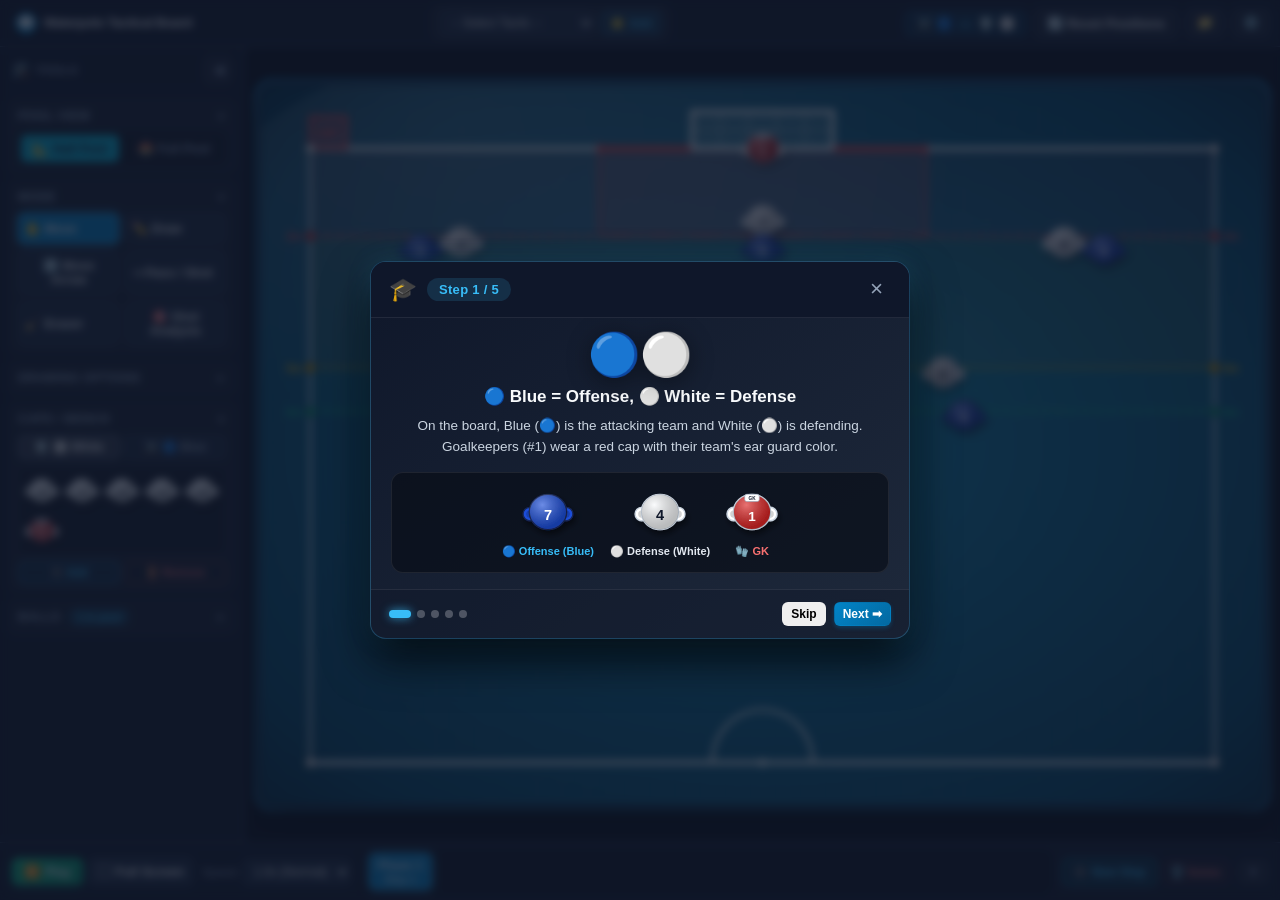
==== commit 9f29ed7b: "Update version to 1.0.3 with versionCode 103" ====
--- a/index.html
+++ b/index.html
@@ -707,7 +707,7 @@
           <div class="about-hero">
             <div class="about-app-title">Waterpolo Tactical Board</div>
             <div class="about-version-chip">
-              <span class="chip-label" data-i18n="about_version_label">Έκδοση</span>: <strong>v1.0.2 (Release)</strong>
+              <span class="chip-label" data-i18n="about_version_label">Έκδοση</span>: <strong>v1.0.3 (Release)</strong>
             </div>
           </div>
           <div class="about-contact-card" style="margin-top: 10px;">
@@ -721,9 +721,9 @@
             Επαγγελματικό τακτικό πινακάκι υδατοσφαίρισης για προπονητές και παίκτες. Σχεδιασμός συστημάτων, κινούμενες φάσεις, αποθήκευση τακτικών και λειτουργία σε Windows, Android, macOS και iOS.
           </p>
           <div class="about-tech-list" style="margin-top: 8px;">
-            <div class="tech-item">📱 <strong>Android APK:</strong> WaterPoloBoard-v1.0.2.apk</div>
-            <div class="tech-item">💻 <strong>Windows App:</strong> WaterPoloBoard-v1.0.2.exe</div>
-            <div class="tech-item">🍎 <strong>macOS & iOS:</strong> WaterPoloBoard-v1.0.2 (.app / .ipa)</div>
+            <div class="tech-item">📱 <strong>Android APK:</strong> WaterPoloBoard-v1.0.3.apk</div>
+            <div class="tech-item">💻 <strong>Windows App:</strong> WaterPoloBoard-v1.0.3.exe</div>
+            <div class="tech-item">🍎 <strong>macOS & iOS:</strong> WaterPoloBoard-v1.0.3 (.app / .ipa)</div>
           </div>
         </div>
 
